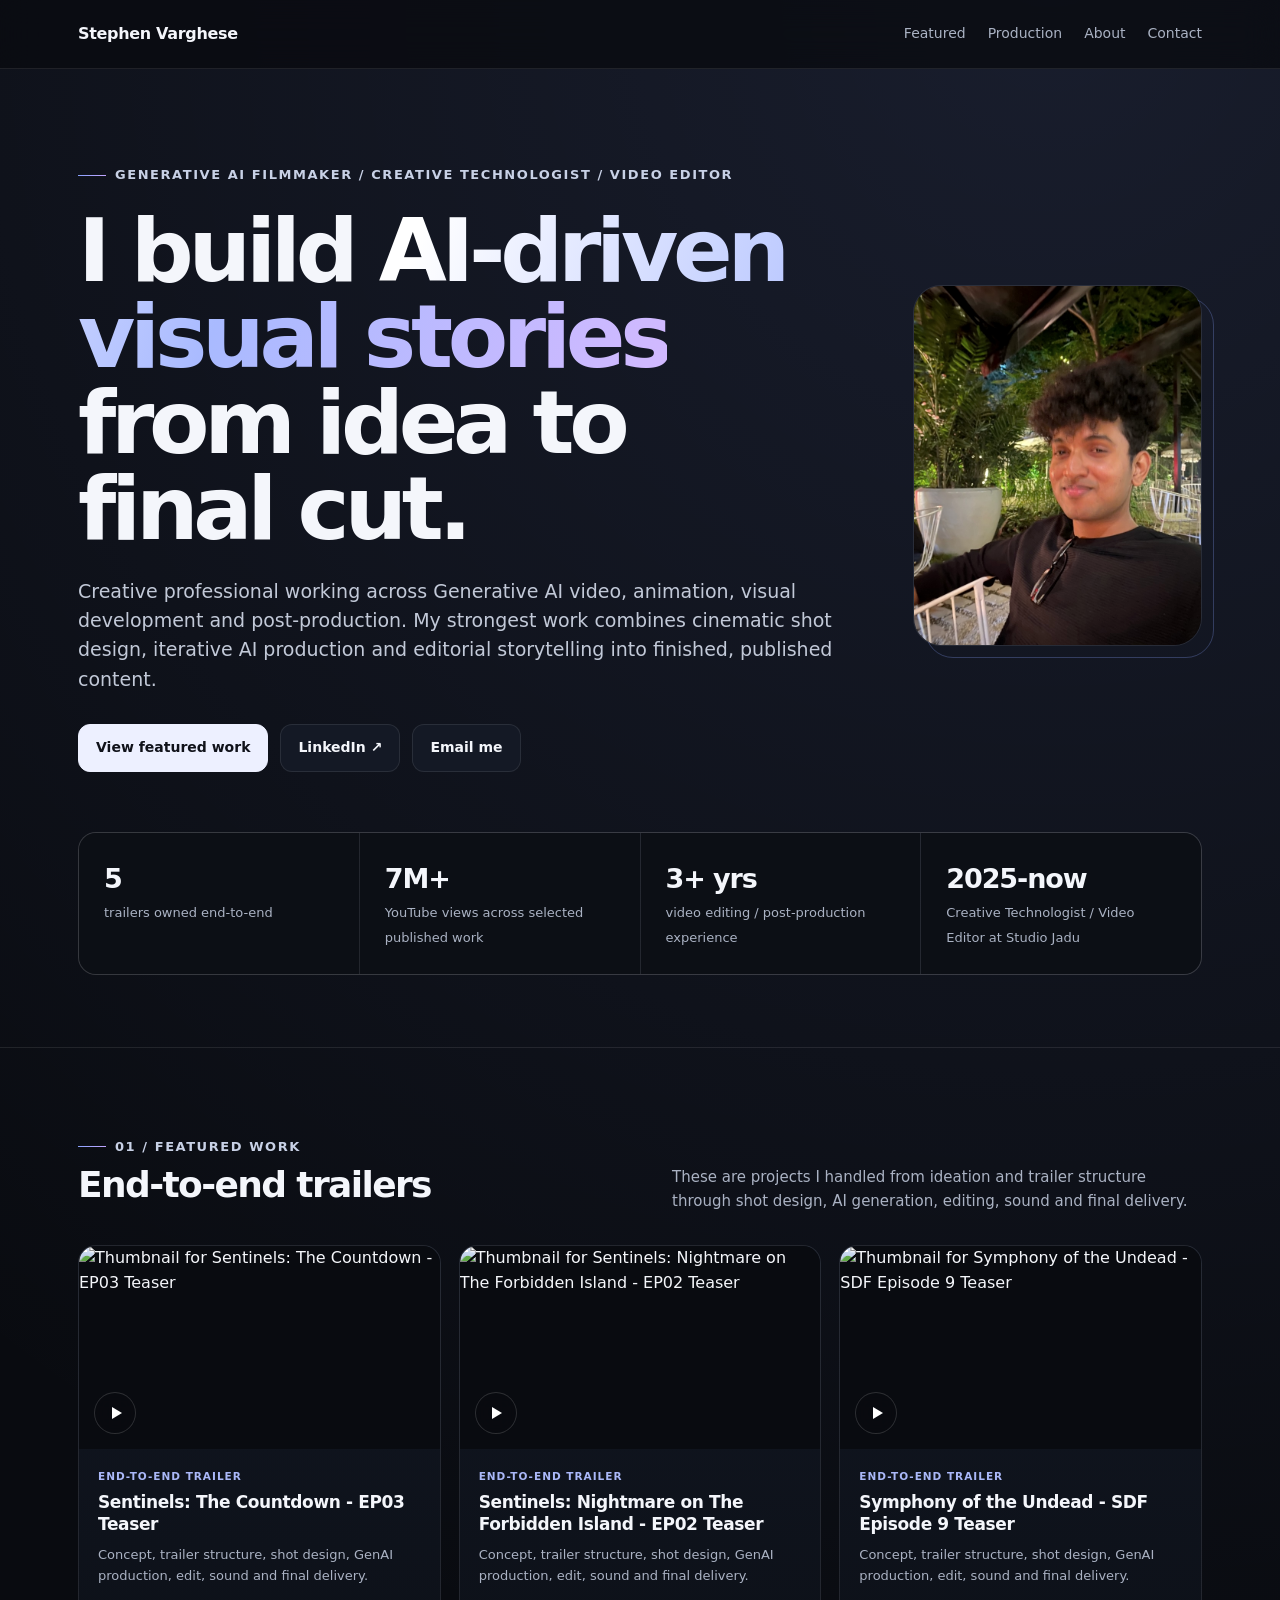
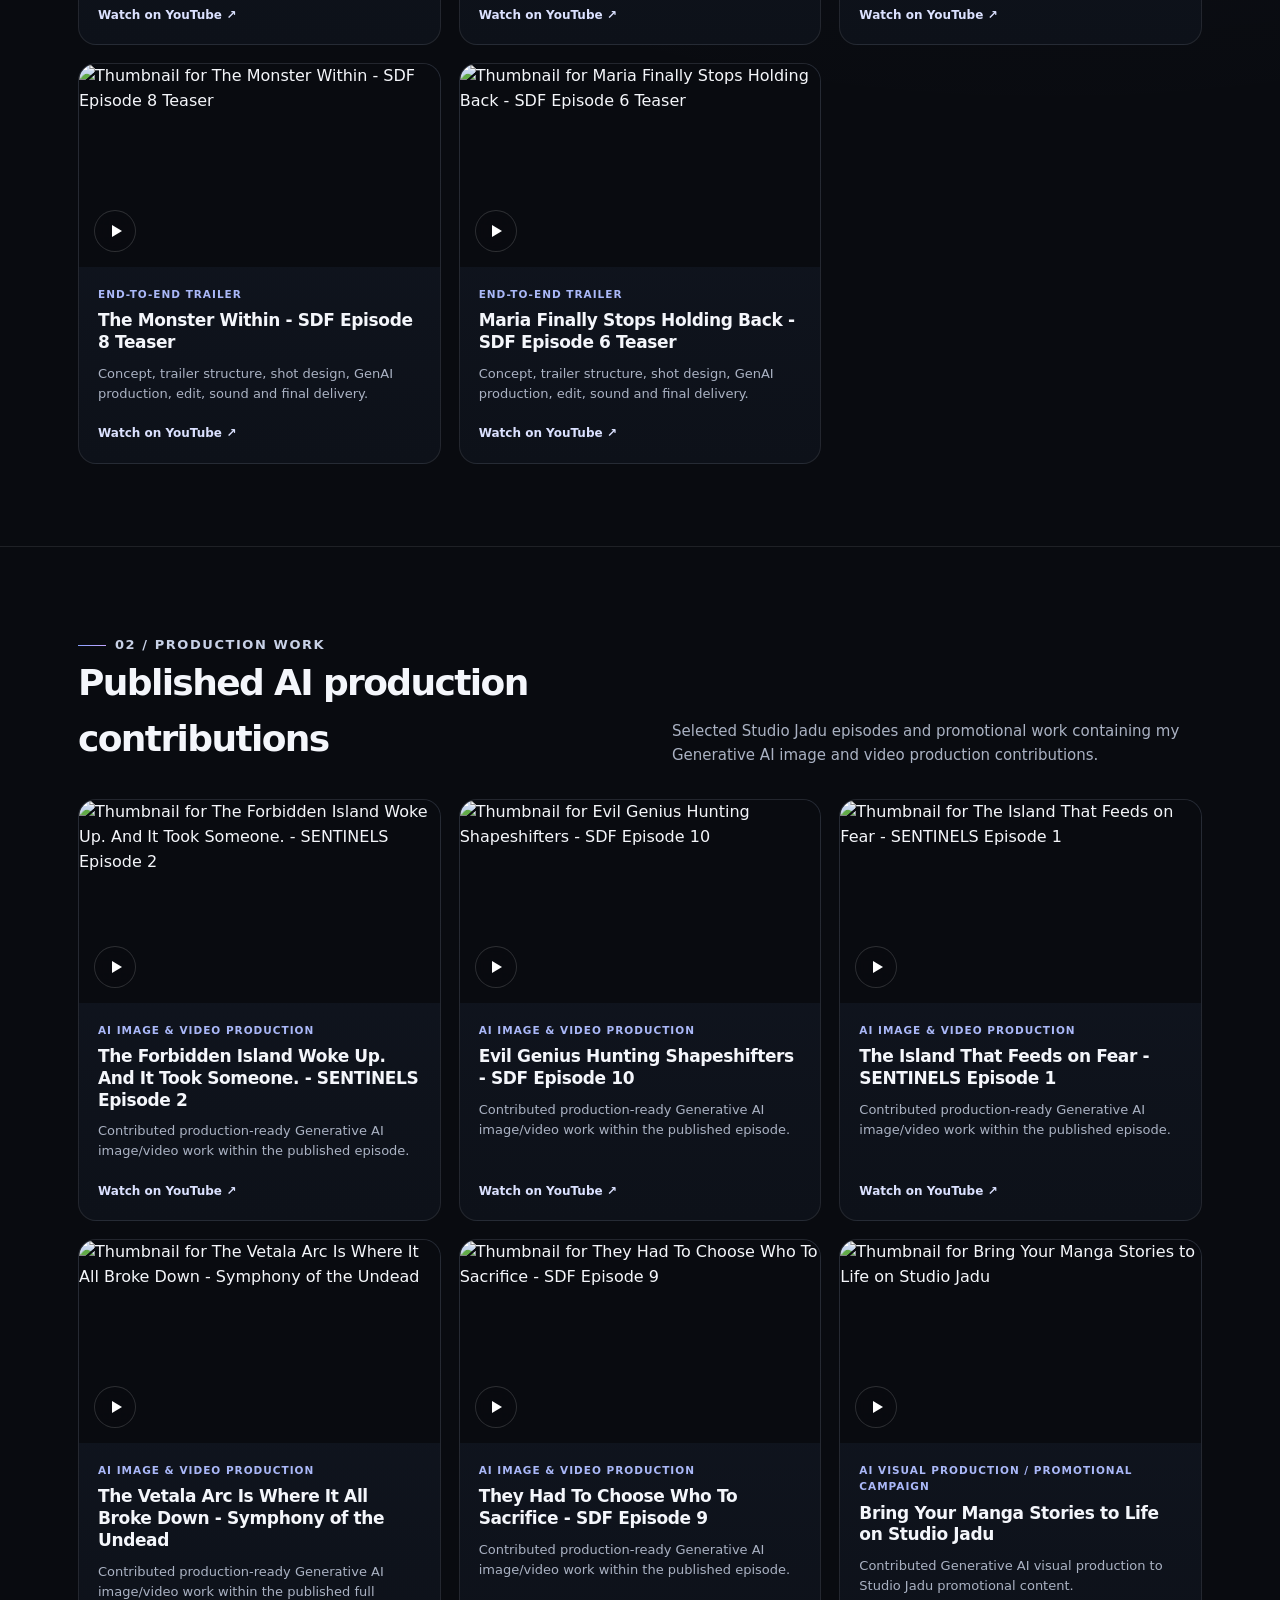
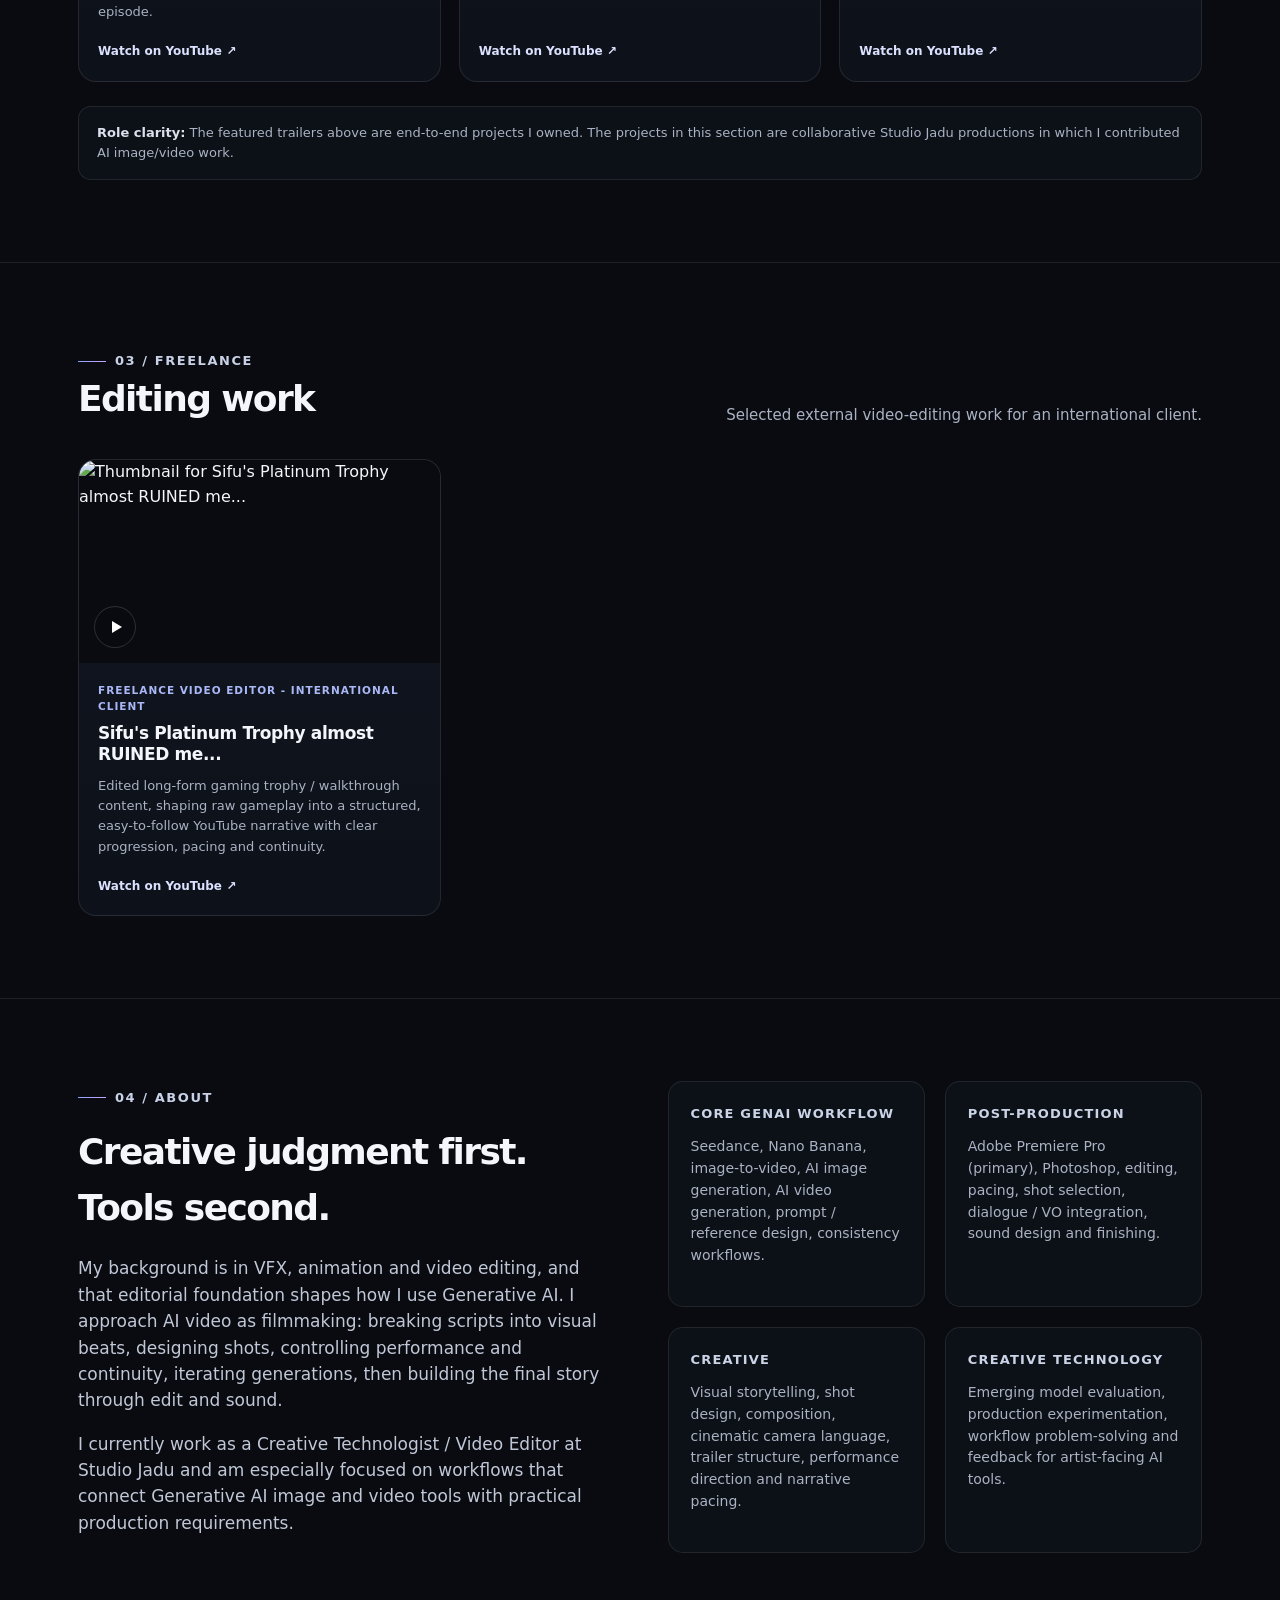
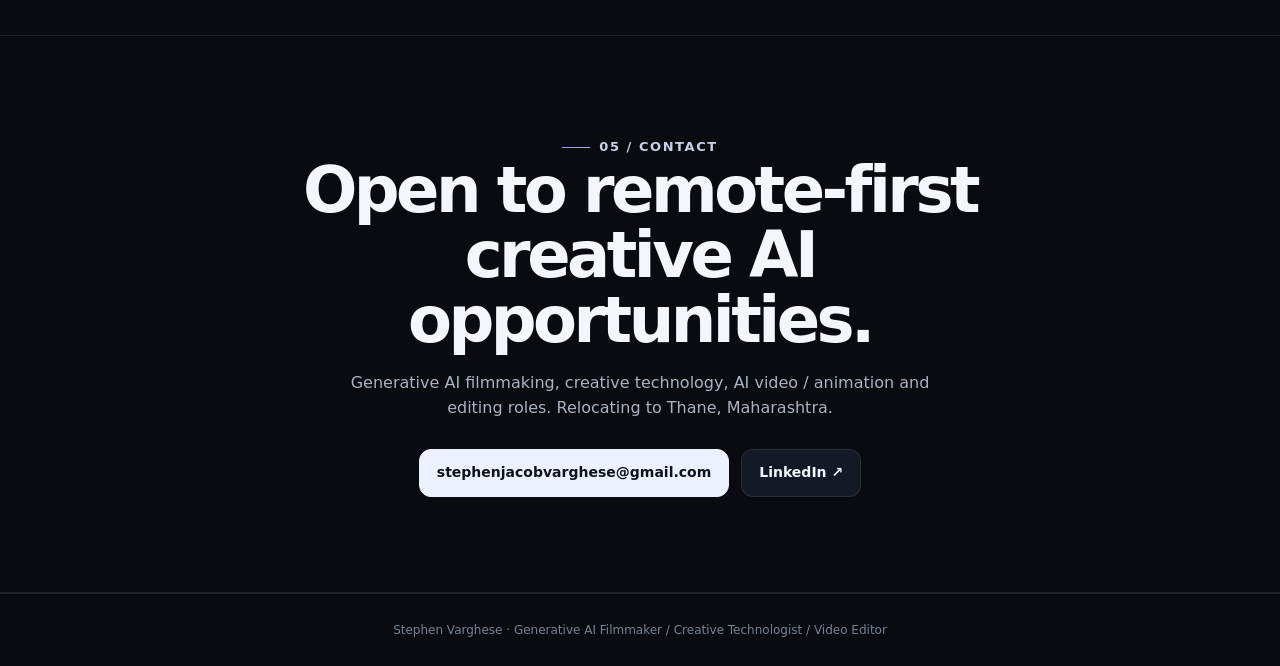
==== index.html @ e5f30237 "Add files via upload" ====
<!doctype html>
<html lang="en">
<head>
  <meta charset="utf-8">
  <meta name="viewport" content="width=device-width,initial-scale=1">
  <meta name="description" content="Stephen Varghese - Generative AI Filmmaker, Creative Technologist and Video Editor. Selected AI video, animation and editing work.">
  <meta name="theme-color" content="#090b10">
  <title>Stephen Varghese - Generative AI Filmmaker & Creative Technologist</title>
  <style>
    :root {
      --bg:#090b10; --panel:#10141c; --panel2:#151a24; --text:#f4f6fb; --muted:#aab2c3;
      --line:rgba(255,255,255,.09); --accent:#8aa2ff; --accent2:#c3a6ff; --max:1180px;
    }
    *{box-sizing:border-box}
    html{scroll-behavior:smooth}
    body{margin:0;background:radial-gradient(circle at 82% 0%,rgba(138,162,255,.12),transparent 31%),var(--bg);color:var(--text);font-family:Inter,ui-sans-serif,system-ui,-apple-system,BlinkMacSystemFont,"Segoe UI",sans-serif;line-height:1.55}
    a{color:inherit;text-decoration:none}
    .shell{max-width:var(--max);margin:auto;padding:0 28px}
    nav{position:sticky;top:0;z-index:50;background:rgba(9,11,16,.78);backdrop-filter:blur(18px);border-bottom:1px solid var(--line)}
    .nav-inner{height:68px;display:flex;align-items:center;justify-content:space-between;gap:20px}
    .brand{font-weight:750;letter-spacing:-.02em} .nav-links{display:flex;gap:22px;color:var(--muted);font-size:14px}
    .nav-links a:hover{color:var(--text)}
    .hero{padding:90px 0 72px;border-bottom:1px solid var(--line)}
    .hero-grid{display:grid;grid-template-columns:1.45fr .55fr;gap:74px;align-items:center}
    .kicker{display:inline-flex;align-items:center;gap:9px;color:#c8d1e6;font-size:13px;text-transform:uppercase;letter-spacing:.12em;font-weight:750}
    .kicker:before{content:"";width:28px;height:1px;background:linear-gradient(90deg,var(--accent),var(--accent2))}
    h1{font-size:clamp(46px,7vw,88px);line-height:.98;letter-spacing:-.06em;margin:22px 0 24px;max-width:900px}
    .gradient{background:linear-gradient(110deg,#fff 5%,#a9baff 54%,#d2b9ff 100%);-webkit-background-clip:text;background-clip:text;color:transparent}
    .lead{max-width:760px;color:#c2c9d8;font-size:19px;margin:0 0 30px}
    .cta-row{display:flex;gap:12px;flex-wrap:wrap}
    .btn{display:inline-flex;align-items:center;justify-content:center;gap:8px;padding:12px 17px;border-radius:12px;border:1px solid var(--line);background:#141925;font-weight:700;font-size:14px}
    .btn.primary{background:#edf0ff;color:#10121a;border-color:#edf0ff} .btn:hover{transform:translateY(-1px)}
    .portrait-wrap{position:relative;max-width:305px;justify-self:end}
    .portrait{display:block;width:100%;aspect-ratio:4/5;object-fit:cover;object-position:50% 38%;border-radius:28px;border:1px solid var(--line);filter:saturate(.82) contrast(1.03)}
    .portrait-wrap:after{content:"";position:absolute;inset:12px -12px -12px 12px;border:1px solid rgba(138,162,255,.28);border-radius:28px;z-index:-1}
    .stats{display:grid;grid-template-columns:repeat(4,1fr);gap:1px;background:var(--line);border:1px solid var(--line);border-radius:18px;overflow:hidden;margin-top:60px}
    .stat{padding:25px;background:#0c0f15} .stat strong{display:block;font-size:27px;letter-spacing:-.04em} .stat span{color:var(--muted);font-size:13px}
    section{padding:82px 0;border-bottom:1px solid var(--line)}
    .section-head{display:flex;justify-content:space-between;align-items:end;gap:30px;margin-bottom:32px}
    .section-head h2{font-size:36px;letter-spacing:-.045em;margin:0} .section-head p{color:var(--muted);max-width:530px;margin:0;font-size:15px}
    .grid{display:grid;grid-template-columns:repeat(3,1fr);gap:18px}
    .project-card{display:flex;flex-direction:column;background:linear-gradient(180deg,#111621,#0d1119);border:1px solid var(--line);border-radius:18px;overflow:hidden;min-height:100%;transition:.2s ease}
    .project-card:hover{transform:translateY(-4px);border-color:rgba(166,180,255,.34);box-shadow:0 18px 44px rgba(0,0,0,.22)}
    .thumb-wrap{position:relative;aspect-ratio:16/9;background:#090b10;overflow:hidden}
    .thumb-wrap img{width:100%;height:100%;object-fit:cover;display:block;transition:.28s ease;filter:saturate(.84)}
    .project-card:hover img{transform:scale(1.025);filter:saturate(1)}
    .play{position:absolute;inset:auto auto 15px 15px;width:42px;height:42px;border-radius:50%;display:grid;place-items:center;background:rgba(9,11,16,.78);backdrop-filter:blur(10px);border:1px solid rgba(255,255,255,.15)}
    .play span{width:0;height:0;border-top:6px solid transparent;border-bottom:6px solid transparent;border-left:10px solid #fff;margin-left:3px}
    .project-copy{padding:19px 19px 20px;display:flex;flex-direction:column;flex:1}
    .eyebrow{text-transform:uppercase;letter-spacing:.095em;color:#aab8f8;font-size:10.5px;font-weight:800;margin-bottom:8px}
    .project-copy h3{font-size:17px;line-height:1.28;letter-spacing:-.022em;margin:0 0 10px}
    .project-copy p{font-size:13px;color:var(--muted);margin:0 0 20px;flex:1}
    .watch{font-size:12px;font-weight:800;color:#dbe1ff}
    .about-grid{display:grid;grid-template-columns:1fr 1fr;gap:55px}
    .about-copy{color:#c0c7d6;font-size:17px} .about-copy p:first-child{margin-top:0}
    .skill-groups{display:grid;grid-template-columns:1fr 1fr;gap:20px}
    .skill-box{padding:22px;border:1px solid var(--line);border-radius:15px;background:#0c1017}
    .skill-box h3{font-size:13px;text-transform:uppercase;letter-spacing:.09em;margin:0 0 12px;color:#cbd3e7}
    .skill-box p{margin:0;color:var(--muted);font-size:14px}
    .contact{text-align:center;padding:95px 0}
    .contact h2{font-size:clamp(38px,5vw,64px);letter-spacing:-.055em;margin:0 auto 18px;max-width:760px;line-height:1.02}
    .contact p{color:var(--muted);max-width:620px;margin:0 auto 28px}
    footer{padding:27px 0;color:#788294;font-size:12px;text-align:center;border-top:1px solid var(--line)}
    .ownership-note{margin-top:24px;padding:16px 18px;border:1px solid var(--line);border-radius:13px;color:var(--muted);font-size:13px;background:#0c1017}
    @media (max-width:900px){.hero-grid{grid-template-columns:1fr;gap:42px}.portrait-wrap{justify-self:start;max-width:245px}.stats{grid-template-columns:repeat(2,1fr)}.grid{grid-template-columns:repeat(2,1fr)}.about-grid{grid-template-columns:1fr}}
    @media (max-width:620px){.shell{padding:0 18px}.nav-links a:not(:last-child){display:none}.hero{padding:62px 0 55px}.grid{grid-template-columns:1fr}.stats{grid-template-columns:1fr 1fr}.section-head{display:block}.section-head p{margin-top:10px}.skill-groups{grid-template-columns:1fr}section{padding:62px 0}}
    @media (prefers-reduced-motion:reduce){*{scroll-behavior:auto!important;transition:none!important}}
  </style>
</head>
<body>
<nav>
  <div class="shell nav-inner">
    <a class="brand" href="#top">Stephen Varghese</a>
    <div class="nav-links"><a href="#featured">Featured</a><a href="#production">Production</a><a href="#about">About</a><a href="#contact">Contact</a></div>
  </div>
</nav>
<main id="top">
  <header class="hero">
    <div class="shell">
      <div class="hero-grid">
        <div>
          <div class="kicker">Generative AI Filmmaker / Creative Technologist / Video Editor</div>
          <h1>I build <span class="gradient">AI-driven visual stories</span> from idea to final cut.</h1>
          <p class="lead">Creative professional working across Generative AI video, animation, visual development and post-production. My strongest work combines cinematic shot design, iterative AI production and editorial storytelling into finished, published content.</p>
          <div class="cta-row">
            <a class="btn primary" href="#featured">View featured work</a>
            <a class="btn" href="https://www.linkedin.com/in/stephen-varghese-818783394/" target="_blank" rel="noopener noreferrer">LinkedIn ↗</a>
            <a class="btn" href="mailto:stephenjacobvarghese@gmail.com">Email me</a>
          </div>
        </div>
        <div class="portrait-wrap"><img class="portrait" src="[data-uri]" alt="Portrait of Stephen Varghese"></div>
      </div>
      <div class="stats">
        <div class="stat"><strong>5</strong><span>trailers owned end-to-end</span></div>
        <div class="stat"><strong>7M+</strong><span>YouTube views across selected published work</span></div>
        <div class="stat"><strong>3+ yrs</strong><span>video editing / post-production experience</span></div>
        <div class="stat"><strong>2025-now</strong><span>Creative Technologist / Video Editor at Studio Jadu</span></div>
      </div>
    </div>
  </header>

  <section id="featured">
    <div class="shell">
      <div class="section-head"><div><div class="kicker">01 / Featured work</div><h2>End-to-end trailers</h2></div><p>These are projects I handled from ideation and trailer structure through shot design, AI generation, editing, sound and final delivery.</p></div>
      <div class="grid">
        <a class="project-card featured-card" href="https://www.youtube.com/watch?v=0bn8ilzwNDU" target="_blank" rel="noopener noreferrer" aria-label="Watch Sentinels: The Countdown - EP03 Teaser on YouTube">
          <div class="thumb-wrap">
            <img loading="lazy" src="https://img.youtube.com/vi/0bn8ilzwNDU/maxresdefault.jpg" alt="Thumbnail for Sentinels: The Countdown - EP03 Teaser">
            <div class="play"><span></span></div>
          </div>
          <div class="project-copy">
            <div class="eyebrow">End-to-end trailer</div>
            <h3>Sentinels: The Countdown - EP03 Teaser</h3>
            <p>Concept, trailer structure, shot design, GenAI production, edit, sound and final delivery.</p>
            <div class="watch">Watch on YouTube <span aria-hidden="true">↗</span></div>
          </div>
        </a>
        <a class="project-card featured-card" href="https://www.youtube.com/watch?v=F0Y39Sl6xwI" target="_blank" rel="noopener noreferrer" aria-label="Watch Sentinels: Nightmare on The Forbidden Island - EP02 Teaser on YouTube">
          <div class="thumb-wrap">
            <img loading="lazy" src="https://img.youtube.com/vi/F0Y39Sl6xwI/maxresdefault.jpg" alt="Thumbnail for Sentinels: Nightmare on The Forbidden Island - EP02 Teaser">
            <div class="play"><span></span></div>
          </div>
          <div class="project-copy">
            <div class="eyebrow">End-to-end trailer</div>
            <h3>Sentinels: Nightmare on The Forbidden Island - EP02 Teaser</h3>
            <p>Concept, trailer structure, shot design, GenAI production, edit, sound and final delivery.</p>
            <div class="watch">Watch on YouTube <span aria-hidden="true">↗</span></div>
          </div>
        </a>
        <a class="project-card featured-card" href="https://www.youtube.com/watch?v=vpUEfMJa-Jw" target="_blank" rel="noopener noreferrer" aria-label="Watch Symphony of the Undead - SDF Episode 9 Teaser on YouTube">
          <div class="thumb-wrap">
            <img loading="lazy" src="https://img.youtube.com/vi/vpUEfMJa-Jw/maxresdefault.jpg" alt="Thumbnail for Symphony of the Undead - SDF Episode 9 Teaser">
            <div class="play"><span></span></div>
          </div>
          <div class="project-copy">
            <div class="eyebrow">End-to-end trailer</div>
            <h3>Symphony of the Undead - SDF Episode 9 Teaser</h3>
            <p>Concept, trailer structure, shot design, GenAI production, edit, sound and final delivery.</p>
            <div class="watch">Watch on YouTube <span aria-hidden="true">↗</span></div>
          </div>
        </a>
        <a class="project-card featured-card" href="https://www.youtube.com/watch?v=s1Os-CSye7A" target="_blank" rel="noopener noreferrer" aria-label="Watch The Monster Within - SDF Episode 8 Teaser on YouTube">
          <div class="thumb-wrap">
            <img loading="lazy" src="https://img.youtube.com/vi/s1Os-CSye7A/maxresdefault.jpg" alt="Thumbnail for The Monster Within - SDF Episode 8 Teaser">
            <div class="play"><span></span></div>
          </div>
          <div class="project-copy">
            <div class="eyebrow">End-to-end trailer</div>
            <h3>The Monster Within - SDF Episode 8 Teaser</h3>
            <p>Concept, trailer structure, shot design, GenAI production, edit, sound and final delivery.</p>
            <div class="watch">Watch on YouTube <span aria-hidden="true">↗</span></div>
          </div>
        </a>
        <a class="project-card featured-card" href="https://www.youtube.com/watch?v=xQh-Oqi5ixc" target="_blank" rel="noopener noreferrer" aria-label="Watch Maria Finally Stops Holding Back - SDF Episode 6 Teaser on YouTube">
          <div class="thumb-wrap">
            <img loading="lazy" src="https://img.youtube.com/vi/xQh-Oqi5ixc/maxresdefault.jpg" alt="Thumbnail for Maria Finally Stops Holding Back - SDF Episode 6 Teaser">
            <div class="play"><span></span></div>
          </div>
          <div class="project-copy">
            <div class="eyebrow">End-to-end trailer</div>
            <h3>Maria Finally Stops Holding Back - SDF Episode 6 Teaser</h3>
            <p>Concept, trailer structure, shot design, GenAI production, edit, sound and final delivery.</p>
            <div class="watch">Watch on YouTube <span aria-hidden="true">↗</span></div>
          </div>
        </a></div>
    </div>
  </section>

  <section id="production">
    <div class="shell">
      <div class="section-head"><div><div class="kicker">02 / Production work</div><h2>Published AI production contributions</h2></div><p>Selected Studio Jadu episodes and promotional work containing my Generative AI image and video production contributions.</p></div>
      <div class="grid">
        <a class="project-card" href="https://www.youtube.com/watch?v=oC6MKI1TxZk" target="_blank" rel="noopener noreferrer" aria-label="Watch The Forbidden Island Woke Up. And It Took Someone. - SENTINELS Episode 2 on YouTube">
          <div class="thumb-wrap">
            <img loading="lazy" src="https://img.youtube.com/vi/oC6MKI1TxZk/maxresdefault.jpg" alt="Thumbnail for The Forbidden Island Woke Up. And It Took Someone. - SENTINELS Episode 2">
            <div class="play"><span></span></div>
          </div>
          <div class="project-copy">
            <div class="eyebrow">AI image &amp; video production</div>
            <h3>The Forbidden Island Woke Up. And It Took Someone. - SENTINELS Episode 2</h3>
            <p>Contributed production-ready Generative AI image/video work within the published episode.</p>
            <div class="watch">Watch on YouTube <span aria-hidden="true">↗</span></div>
          </div>
        </a>
        <a class="project-card" href="https://www.youtube.com/watch?v=9TEmKSTmST8" target="_blank" rel="noopener noreferrer" aria-label="Watch Evil Genius Hunting Shapeshifters - SDF Episode 10 on YouTube">
          <div class="thumb-wrap">
            <img loading="lazy" src="https://img.youtube.com/vi/9TEmKSTmST8/maxresdefault.jpg" alt="Thumbnail for Evil Genius Hunting Shapeshifters - SDF Episode 10">
            <div class="play"><span></span></div>
          </div>
          <div class="project-copy">
            <div class="eyebrow">AI image &amp; video production</div>
            <h3>Evil Genius Hunting Shapeshifters - SDF Episode 10</h3>
            <p>Contributed production-ready Generative AI image/video work within the published episode.</p>
            <div class="watch">Watch on YouTube <span aria-hidden="true">↗</span></div>
          </div>
        </a>
        <a class="project-card" href="https://www.youtube.com/watch?v=8n_b-lIxsxQ" target="_blank" rel="noopener noreferrer" aria-label="Watch The Island That Feeds on Fear - SENTINELS Episode 1 on YouTube">
          <div class="thumb-wrap">
            <img loading="lazy" src="https://img.youtube.com/vi/8n_b-lIxsxQ/maxresdefault.jpg" alt="Thumbnail for The Island That Feeds on Fear - SENTINELS Episode 1">
            <div class="play"><span></span></div>
          </div>
          <div class="project-copy">
            <div class="eyebrow">AI image &amp; video production</div>
            <h3>The Island That Feeds on Fear - SENTINELS Episode 1</h3>
            <p>Contributed production-ready Generative AI image/video work within the published episode.</p>
            <div class="watch">Watch on YouTube <span aria-hidden="true">↗</span></div>
          </div>
        </a>
        <a class="project-card" href="https://www.youtube.com/watch?v=-7Vn0NwpSqY" target="_blank" rel="noopener noreferrer" aria-label="Watch The Vetala Arc Is Where It All Broke Down - Symphony of the Undead on YouTube">
          <div class="thumb-wrap">
            <img loading="lazy" src="https://img.youtube.com/vi/-7Vn0NwpSqY/maxresdefault.jpg" alt="Thumbnail for The Vetala Arc Is Where It All Broke Down - Symphony of the Undead">
            <div class="play"><span></span></div>
          </div>
          <div class="project-copy">
            <div class="eyebrow">AI image &amp; video production</div>
            <h3>The Vetala Arc Is Where It All Broke Down - Symphony of the Undead</h3>
            <p>Contributed production-ready Generative AI image/video work within the published full episode.</p>
            <div class="watch">Watch on YouTube <span aria-hidden="true">↗</span></div>
          </div>
        </a>
        <a class="project-card" href="https://www.youtube.com/watch?v=uUc0xXScQhg" target="_blank" rel="noopener noreferrer" aria-label="Watch They Had To Choose Who To Sacrifice - SDF Episode 9 on YouTube">
          <div class="thumb-wrap">
            <img loading="lazy" src="https://img.youtube.com/vi/uUc0xXScQhg/maxresdefault.jpg" alt="Thumbnail for They Had To Choose Who To Sacrifice - SDF Episode 9">
            <div class="play"><span></span></div>
          </div>
          <div class="project-copy">
            <div class="eyebrow">AI image &amp; video production</div>
            <h3>They Had To Choose Who To Sacrifice - SDF Episode 9</h3>
            <p>Contributed production-ready Generative AI image/video work within the published episode.</p>
            <div class="watch">Watch on YouTube <span aria-hidden="true">↗</span></div>
          </div>
        </a>
        <a class="project-card" href="https://www.youtube.com/watch?v=bC9ue1CBMQU" target="_blank" rel="noopener noreferrer" aria-label="Watch Bring Your Manga Stories to Life on Studio Jadu on YouTube">
          <div class="thumb-wrap">
            <img loading="lazy" src="https://img.youtube.com/vi/bC9ue1CBMQU/maxresdefault.jpg" alt="Thumbnail for Bring Your Manga Stories to Life on Studio Jadu">
            <div class="play"><span></span></div>
          </div>
          <div class="project-copy">
            <div class="eyebrow">AI visual production / promotional campaign</div>
            <h3>Bring Your Manga Stories to Life on Studio Jadu</h3>
            <p>Contributed Generative AI visual production to Studio Jadu promotional content.</p>
            <div class="watch">Watch on YouTube <span aria-hidden="true">↗</span></div>
          </div>
        </a></div>
      <div class="ownership-note"><strong style="color:#dbe1ec">Role clarity:</strong> The featured trailers above are end-to-end projects I owned. The projects in this section are collaborative Studio Jadu productions in which I contributed AI image/video work.</div>
    </div>
  </section>

  <section id="freelance">
    <div class="shell">
      <div class="section-head"><div><div class="kicker">03 / Freelance</div><h2>Editing work</h2></div><p>Selected external video-editing work for an international client.</p></div>
      <div class="grid">
        <a class="project-card" href="https://www.youtube.com/watch?v=DOOsjbe5qlA" target="_blank" rel="noopener noreferrer" aria-label="Watch Sifu&#x27;s Platinum Trophy almost RUINED me... on YouTube">
          <div class="thumb-wrap">
            <img loading="lazy" src="https://img.youtube.com/vi/DOOsjbe5qlA/maxresdefault.jpg" alt="Thumbnail for Sifu&#x27;s Platinum Trophy almost RUINED me...">
            <div class="play"><span></span></div>
          </div>
          <div class="project-copy">
            <div class="eyebrow">Freelance video editor - International client</div>
            <h3>Sifu&#x27;s Platinum Trophy almost RUINED me...</h3>
            <p>Edited long-form gaming trophy / walkthrough content, shaping raw gameplay into a structured, easy-to-follow YouTube narrative with clear progression, pacing and continuity.</p>
            <div class="watch">Watch on YouTube <span aria-hidden="true">↗</span></div>
          </div>
        </a></div>
    </div>
  </section>

  <section id="about">
    <div class="shell about-grid">
      <div>
        <div class="kicker">04 / About</div>
        <h2 style="font-size:36px;letter-spacing:-.045em;margin:16px 0 20px">Creative judgment first. Tools second.</h2>
        <div class="about-copy"><p>My background is in VFX, animation and video editing, and that editorial foundation shapes how I use Generative AI. I approach AI video as filmmaking: breaking scripts into visual beats, designing shots, controlling performance and continuity, iterating generations, then building the final story through edit and sound.</p><p>I currently work as a Creative Technologist / Video Editor at Studio Jadu and am especially focused on workflows that connect Generative AI image and video tools with practical production requirements.</p></div>
      </div>
      <div class="skill-groups">
        <div class="skill-box"><h3>Core GenAI workflow</h3><p>Seedance, Nano Banana, image-to-video, AI image generation, AI video generation, prompt / reference design, consistency workflows.</p></div>
        <div class="skill-box"><h3>Post-production</h3><p>Adobe Premiere Pro (primary), Photoshop, editing, pacing, shot selection, dialogue / VO integration, sound design and finishing.</p></div>
        <div class="skill-box"><h3>Creative</h3><p>Visual storytelling, shot design, composition, cinematic camera language, trailer structure, performance direction and narrative pacing.</p></div>
        <div class="skill-box"><h3>Creative technology</h3><p>Emerging model evaluation, production experimentation, workflow problem-solving and feedback for artist-facing AI tools.</p></div>
      </div>
    </div>
  </section>

  <section id="contact" class="contact">
    <div class="shell">
      <div class="kicker">05 / Contact</div>
      <h2>Open to remote-first creative AI opportunities.</h2>
      <p>Generative AI filmmaking, creative technology, AI video / animation and editing roles. Relocating to Thane, Maharashtra.</p>
      <div class="cta-row" style="justify-content:center">
        <a class="btn primary" href="mailto:stephenjacobvarghese@gmail.com">stephenjacobvarghese@gmail.com</a>
        <a class="btn" href="https://www.linkedin.com/in/stephen-varghese-818783394/" target="_blank" rel="noopener noreferrer">LinkedIn ↗</a>
      </div>
    </div>
  </section>
</main>
<footer><div class="shell">Stephen Varghese · Generative AI Filmmaker / Creative Technologist / Video Editor</div></footer>
</body>
</html>
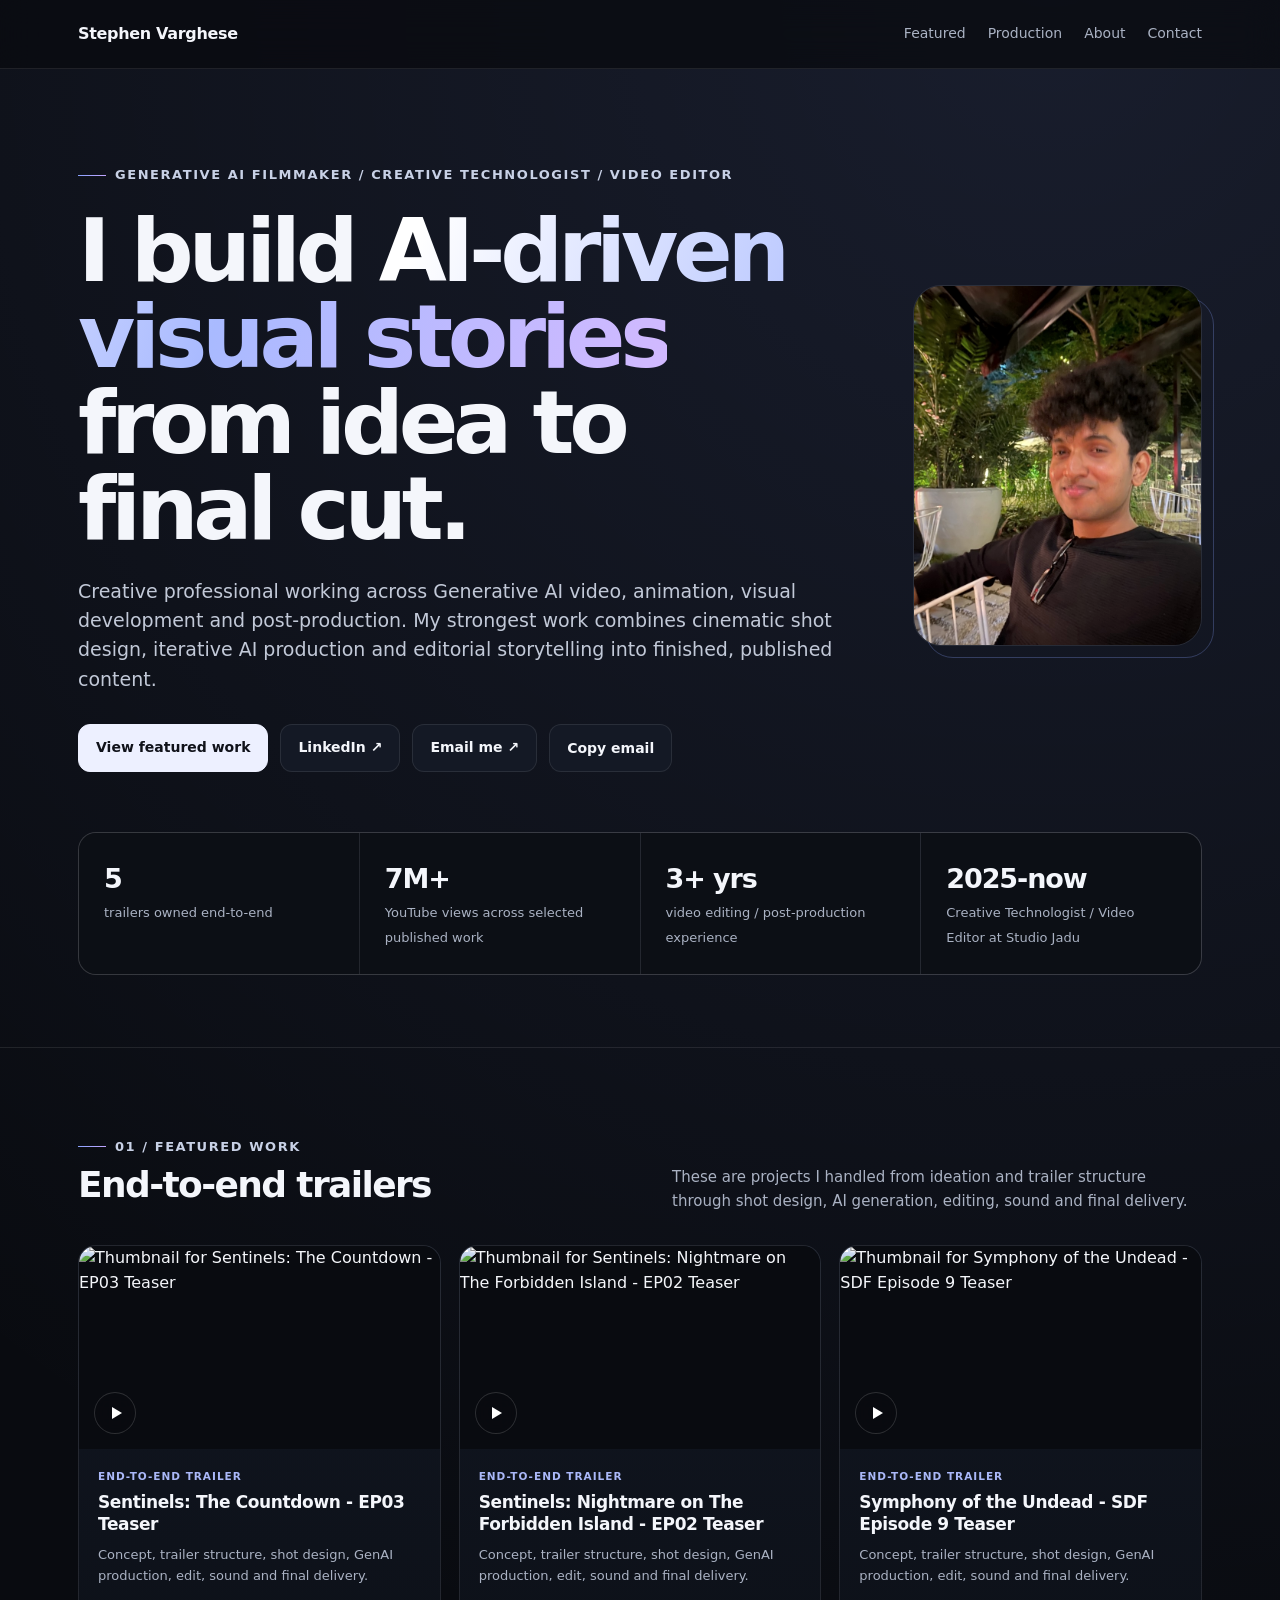
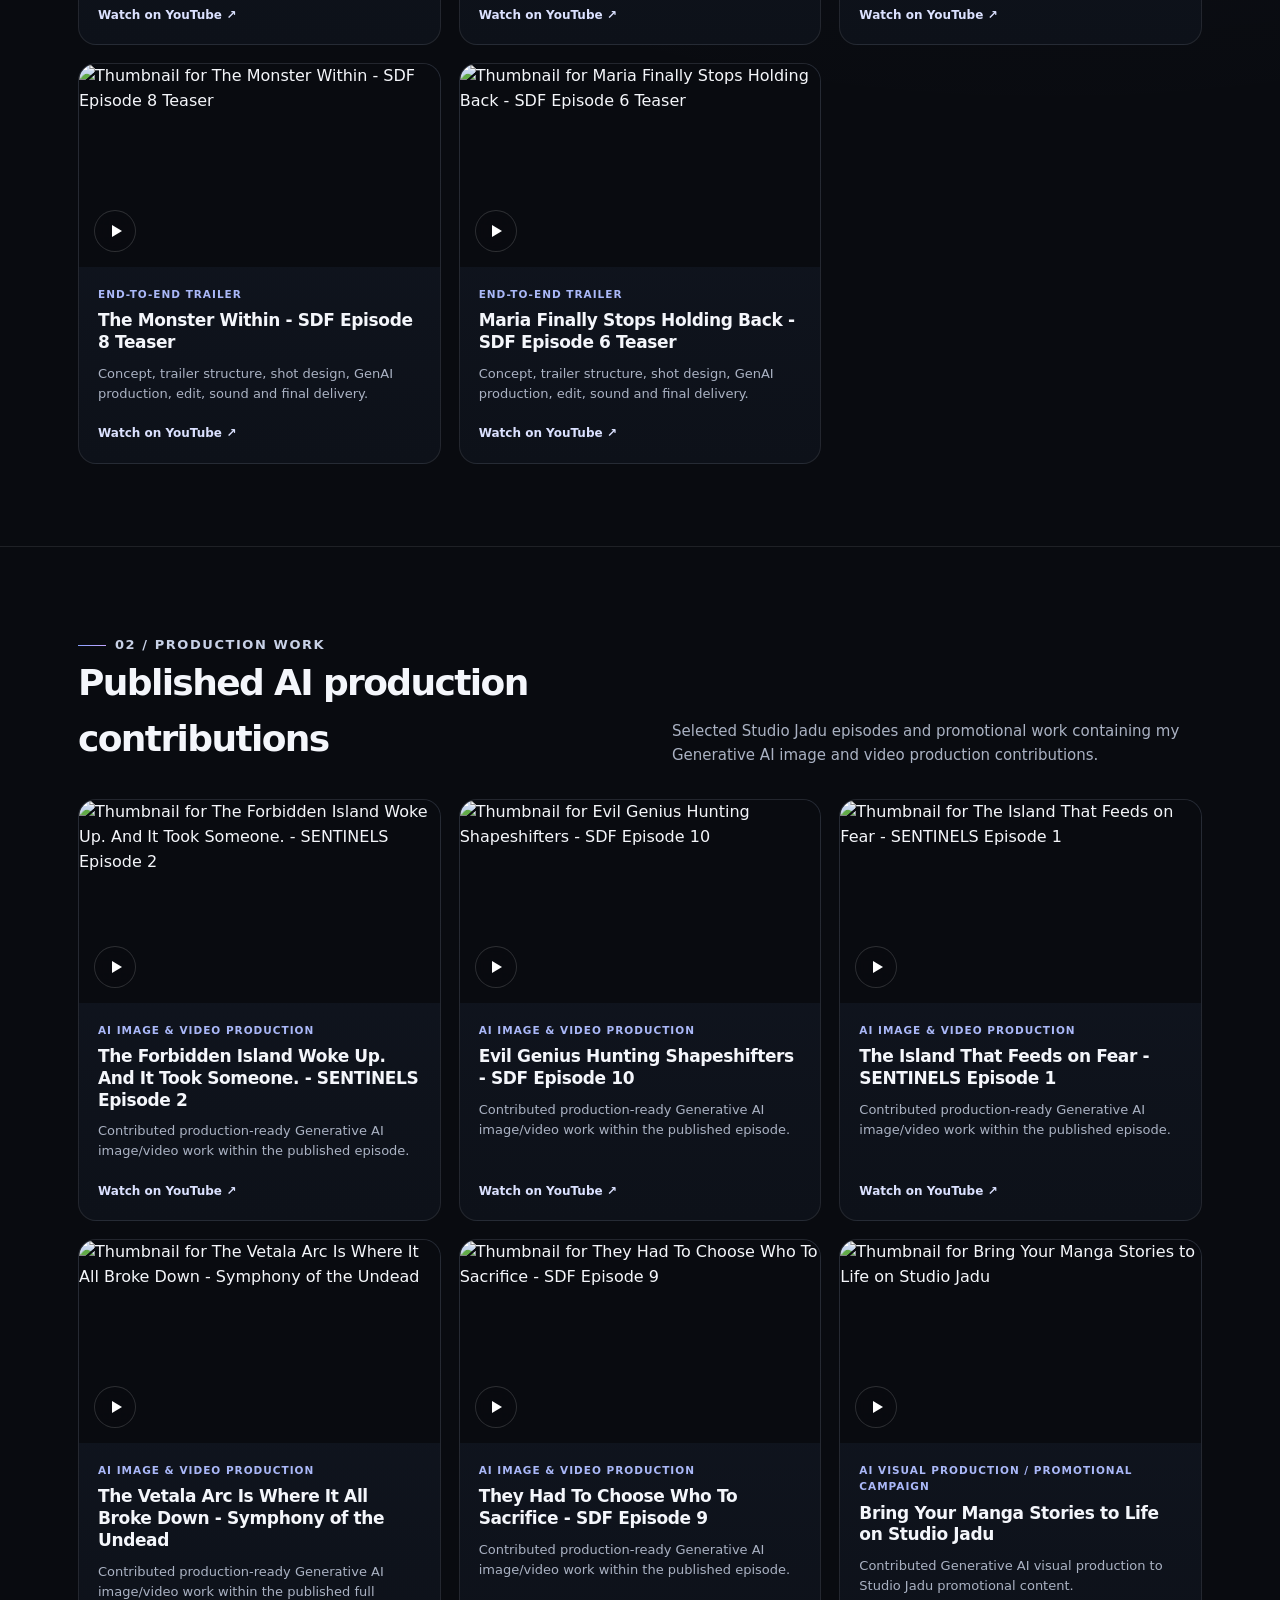
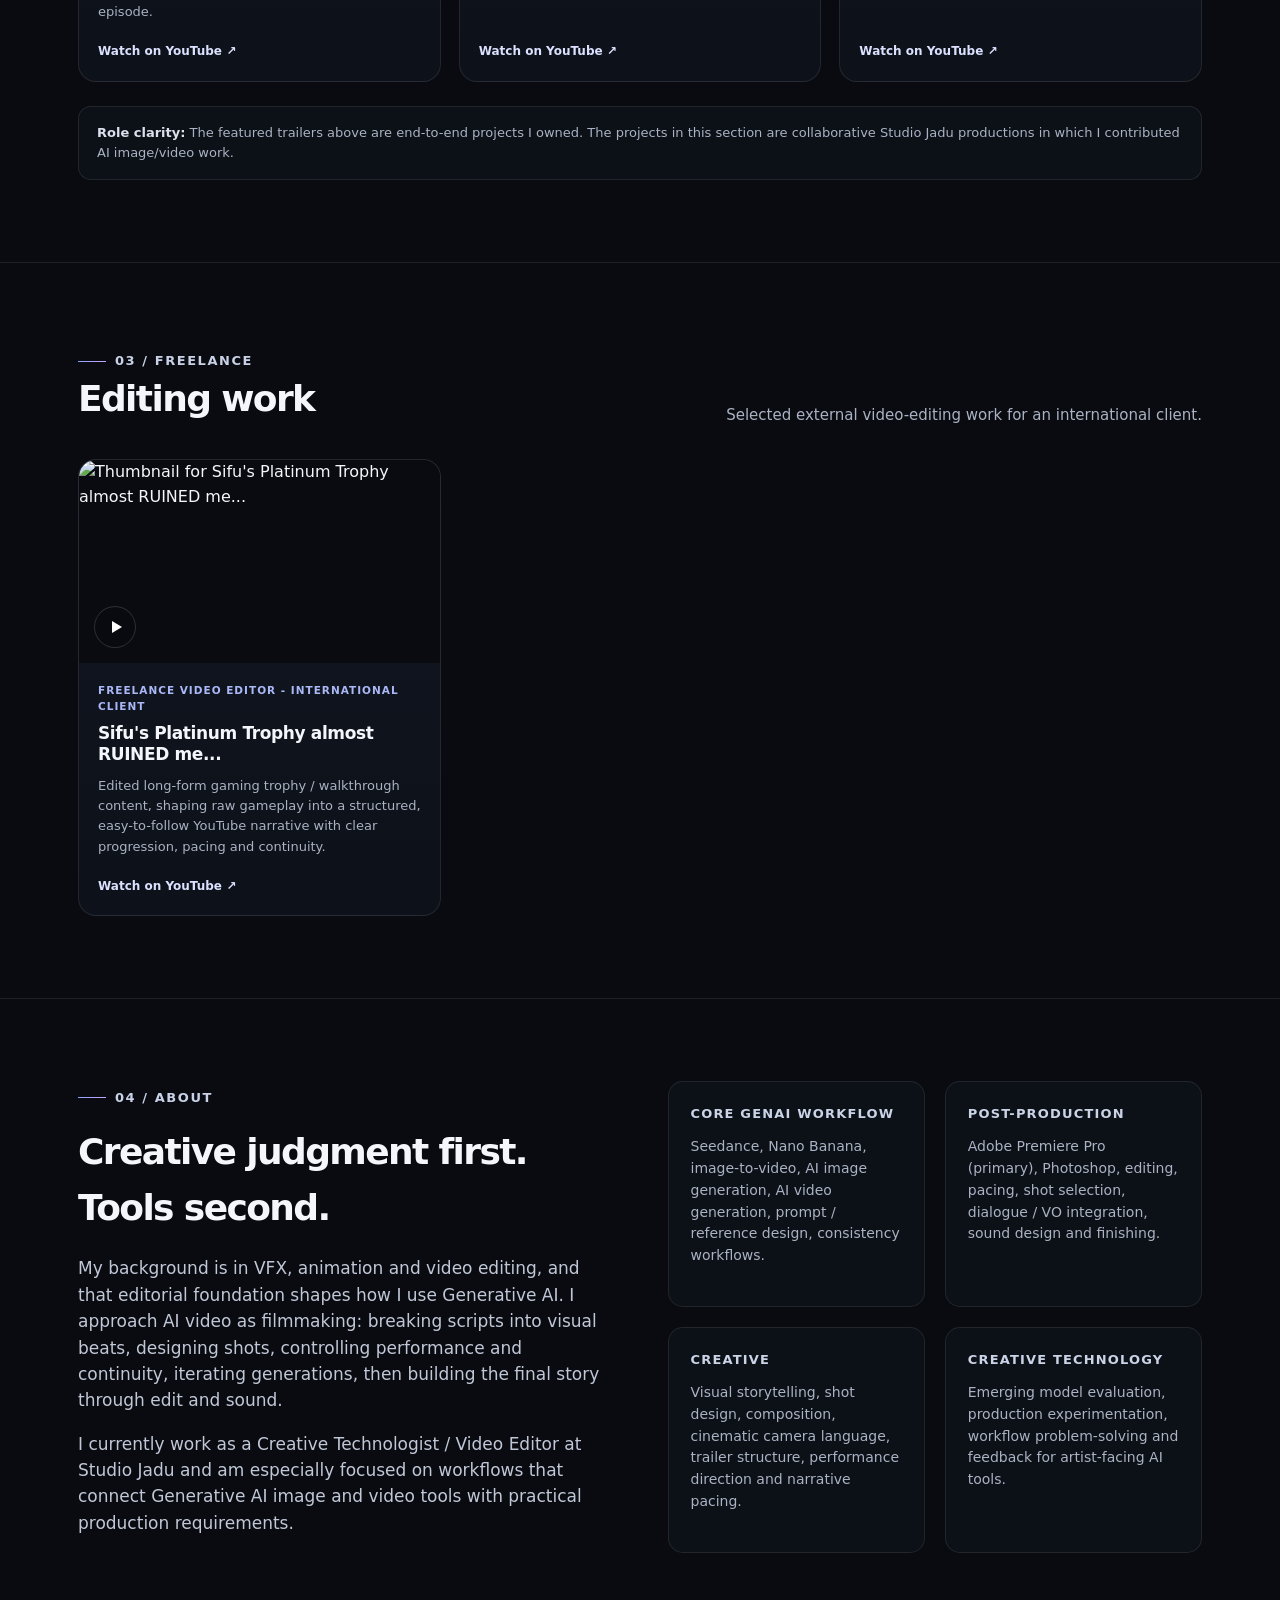
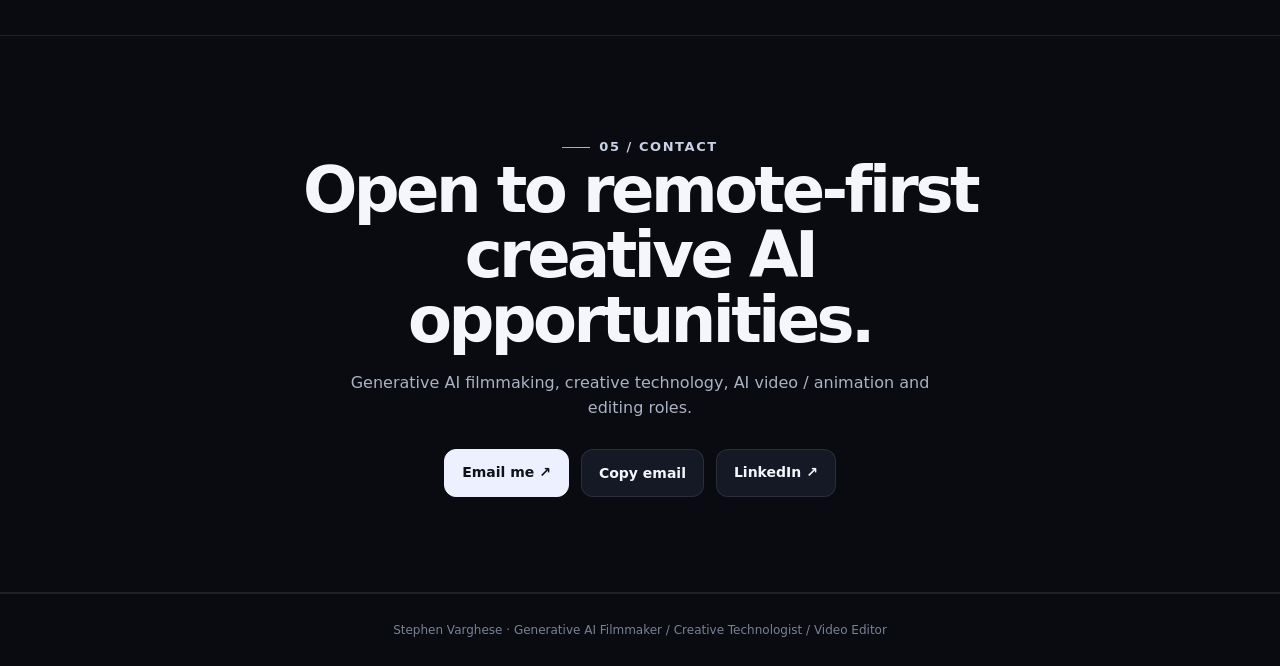
==== commit 9b86878d: "Add files via upload" ====
--- a/index.html
+++ b/index.html
@@ -28,7 +28,7 @@
     .gradient{background:linear-gradient(110deg,#fff 5%,#a9baff 54%,#d2b9ff 100%);-webkit-background-clip:text;background-clip:text;color:transparent}
     .lead{max-width:760px;color:#c2c9d8;font-size:19px;margin:0 0 30px}
     .cta-row{display:flex;gap:12px;flex-wrap:wrap}
-    .btn{display:inline-flex;align-items:center;justify-content:center;gap:8px;padding:12px 17px;border-radius:12px;border:1px solid var(--line);background:#141925;font-weight:700;font-size:14px}
+    .btn{display:inline-flex;align-items:center;justify-content:center;gap:8px;padding:12px 17px;border-radius:12px;border:1px solid var(--line);background:#141925;font-weight:700;font-size:14px;font-family:inherit;color:inherit;cursor:pointer}
     .btn.primary{background:#edf0ff;color:#10121a;border-color:#edf0ff} .btn:hover{transform:translateY(-1px)}
     .portrait-wrap{position:relative;max-width:305px;justify-self:end}
     .portrait{display:block;width:100%;aspect-ratio:4/5;object-fit:cover;object-position:50% 38%;border-radius:28px;border:1px solid var(--line);filter:saturate(.82) contrast(1.03)}
@@ -85,7 +85,8 @@
           <div class="cta-row">
             <a class="btn primary" href="#featured">View featured work</a>
             <a class="btn" href="https://www.linkedin.com/in/stephen-varghese-818783394/" target="_blank" rel="noopener noreferrer">LinkedIn ↗</a>
-            <a class="btn" href="mailto:stephenjacobvarghese@gmail.com">Email me</a>
+            <a class="btn" href="https://mail.google.com/mail/?view=cm&fs=1&to=stephenjacobvarghese@gmail.com" target="_blank" rel="noopener noreferrer">Email me ↗</a>
+            <button class="btn" type="button" onclick="copyEmail(this)">Copy email</button>
           </div>
         </div>
         <div class="portrait-wrap"><img class="portrait" src="[data-uri]" alt="Portrait of Stephen Varghese"></div>
@@ -285,14 +286,38 @@
     <div class="shell">
       <div class="kicker">05 / Contact</div>
       <h2>Open to remote-first creative AI opportunities.</h2>
-      <p>Generative AI filmmaking, creative technology, AI video / animation and editing roles. Relocating to Thane, Maharashtra.</p>
+      <p>Generative AI filmmaking, creative technology, AI video / animation and editing roles.</p>
       <div class="cta-row" style="justify-content:center">
-        <a class="btn primary" href="mailto:stephenjacobvarghese@gmail.com">stephenjacobvarghese@gmail.com</a>
+        <a class="btn primary" href="https://mail.google.com/mail/?view=cm&fs=1&to=stephenjacobvarghese@gmail.com" target="_blank" rel="noopener noreferrer">Email me ↗</a>
+        <button class="btn" type="button" onclick="copyEmail(this)">Copy email</button>
         <a class="btn" href="https://www.linkedin.com/in/stephen-varghese-818783394/" target="_blank" rel="noopener noreferrer">LinkedIn ↗</a>
       </div>
     </div>
   </section>
 </main>
 <footer><div class="shell">Stephen Varghese · Generative AI Filmmaker / Creative Technologist / Video Editor</div></footer>
+
+<script>
+  async function copyEmail(button) {
+    const email = 'stephenjacobvarghese@gmail.com';
+    const original = button.textContent;
+    try {
+      await navigator.clipboard.writeText(email);
+      button.textContent = 'Copied ✓';
+    } catch (err) {
+      const textarea = document.createElement('textarea');
+      textarea.value = email;
+      textarea.setAttribute('readonly', '');
+      textarea.style.position = 'fixed';
+      textarea.style.opacity = '0';
+      document.body.appendChild(textarea);
+      textarea.select();
+      document.execCommand('copy');
+      document.body.removeChild(textarea);
+      button.textContent = 'Copied ✓';
+    }
+    setTimeout(() => { button.textContent = original; }, 1600);
+  }
+</script>
 </body>
 </html>
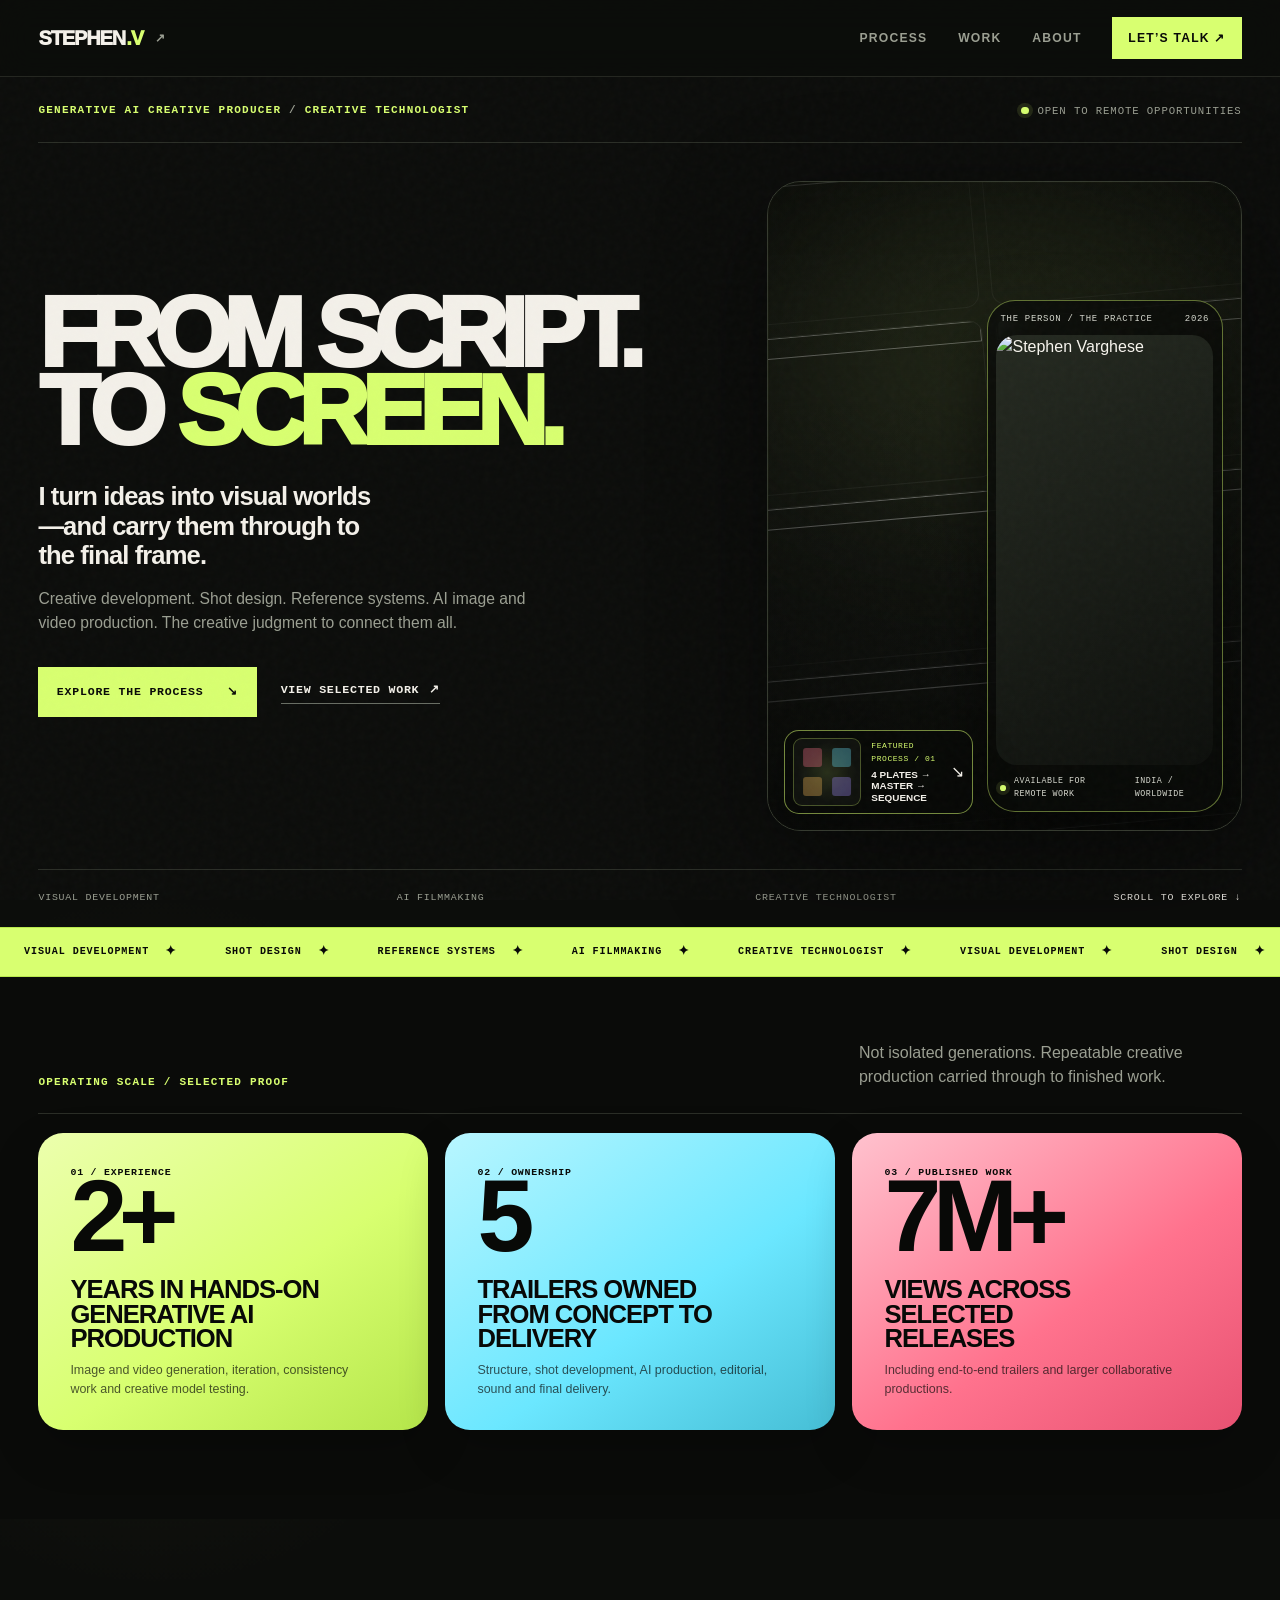
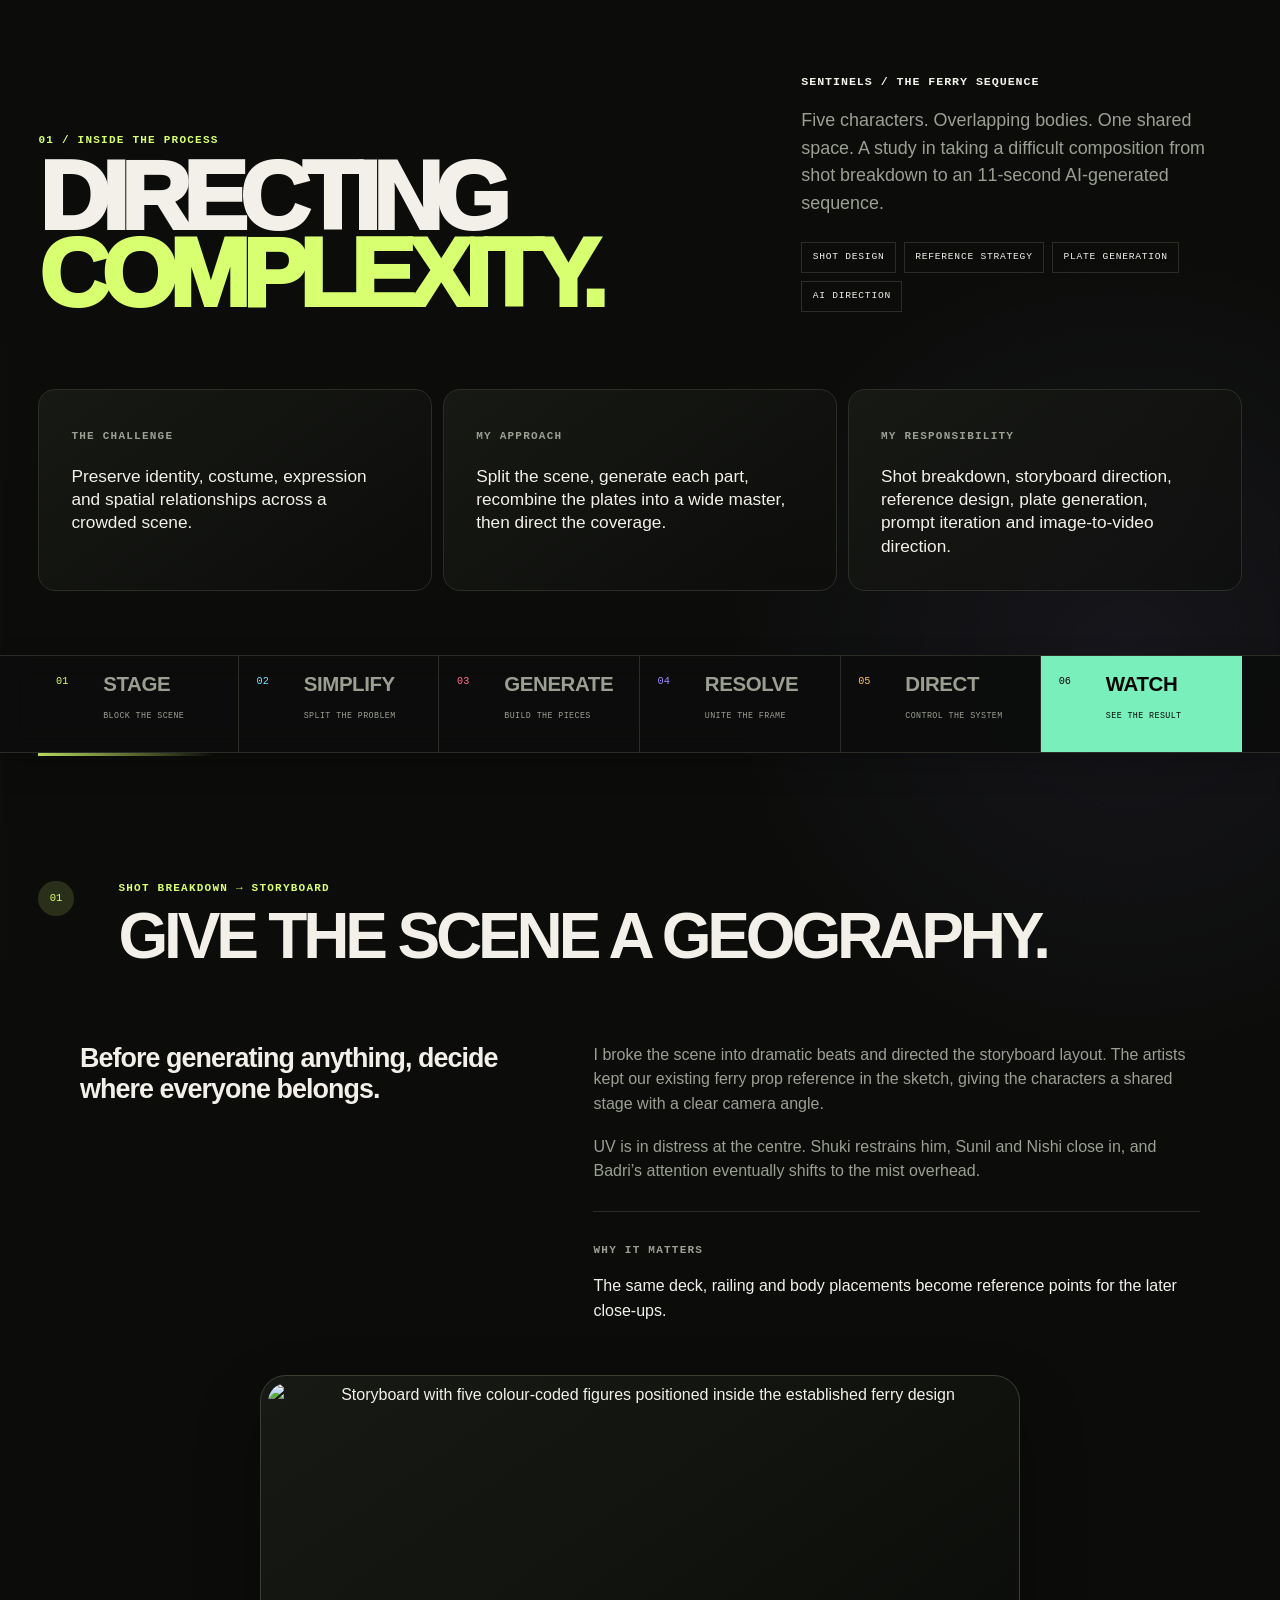
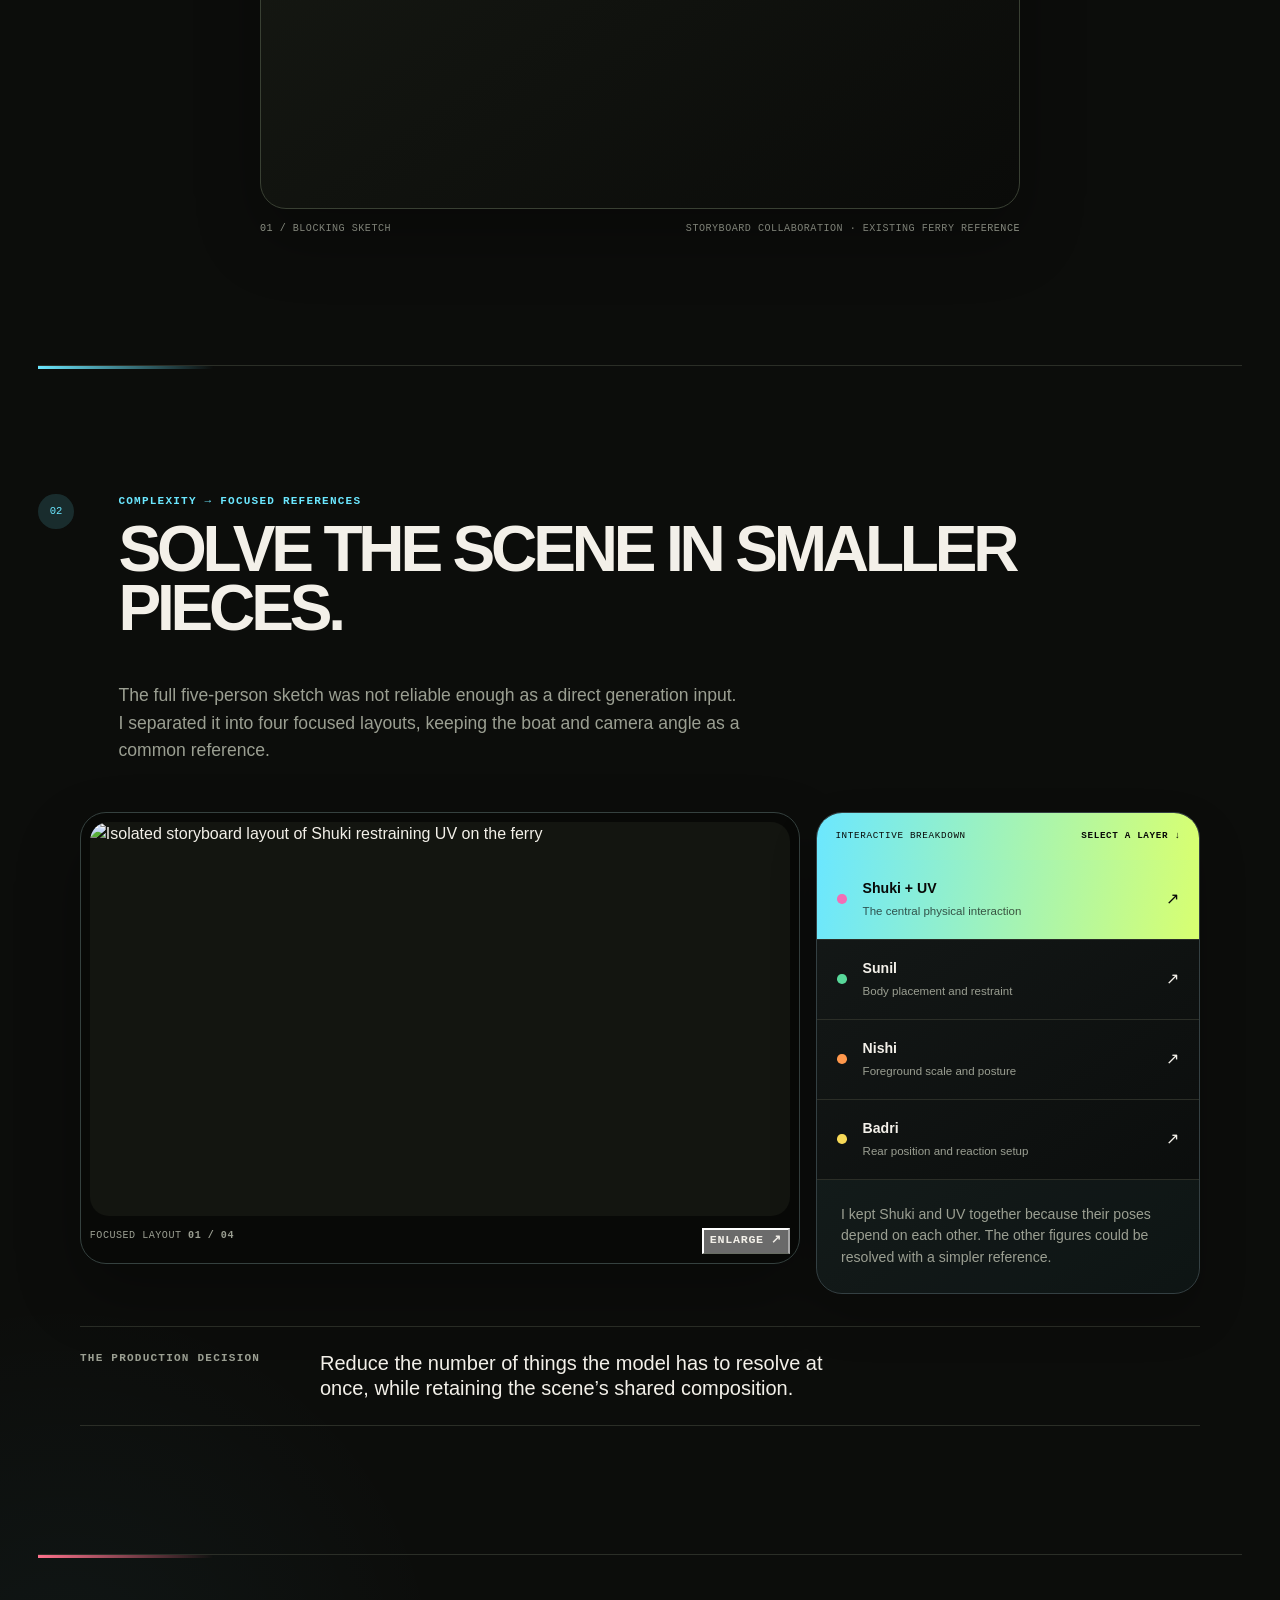
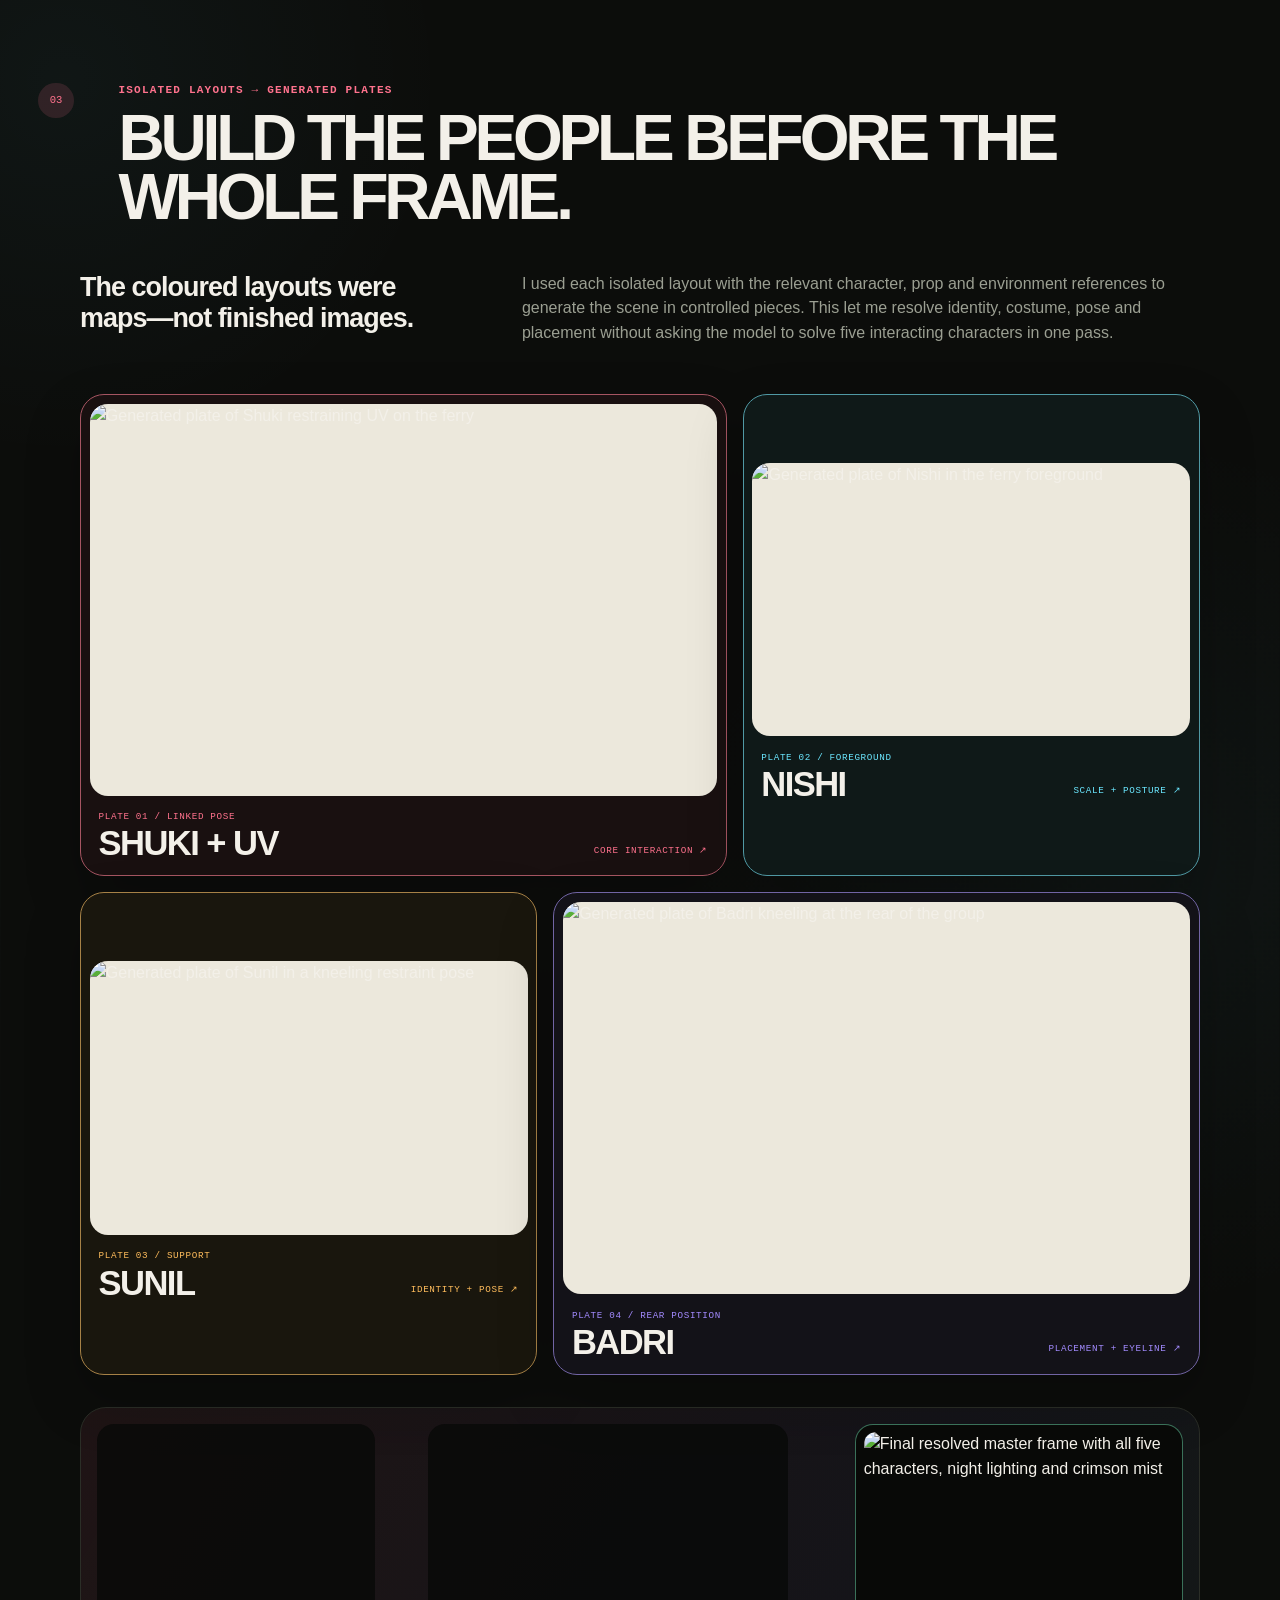
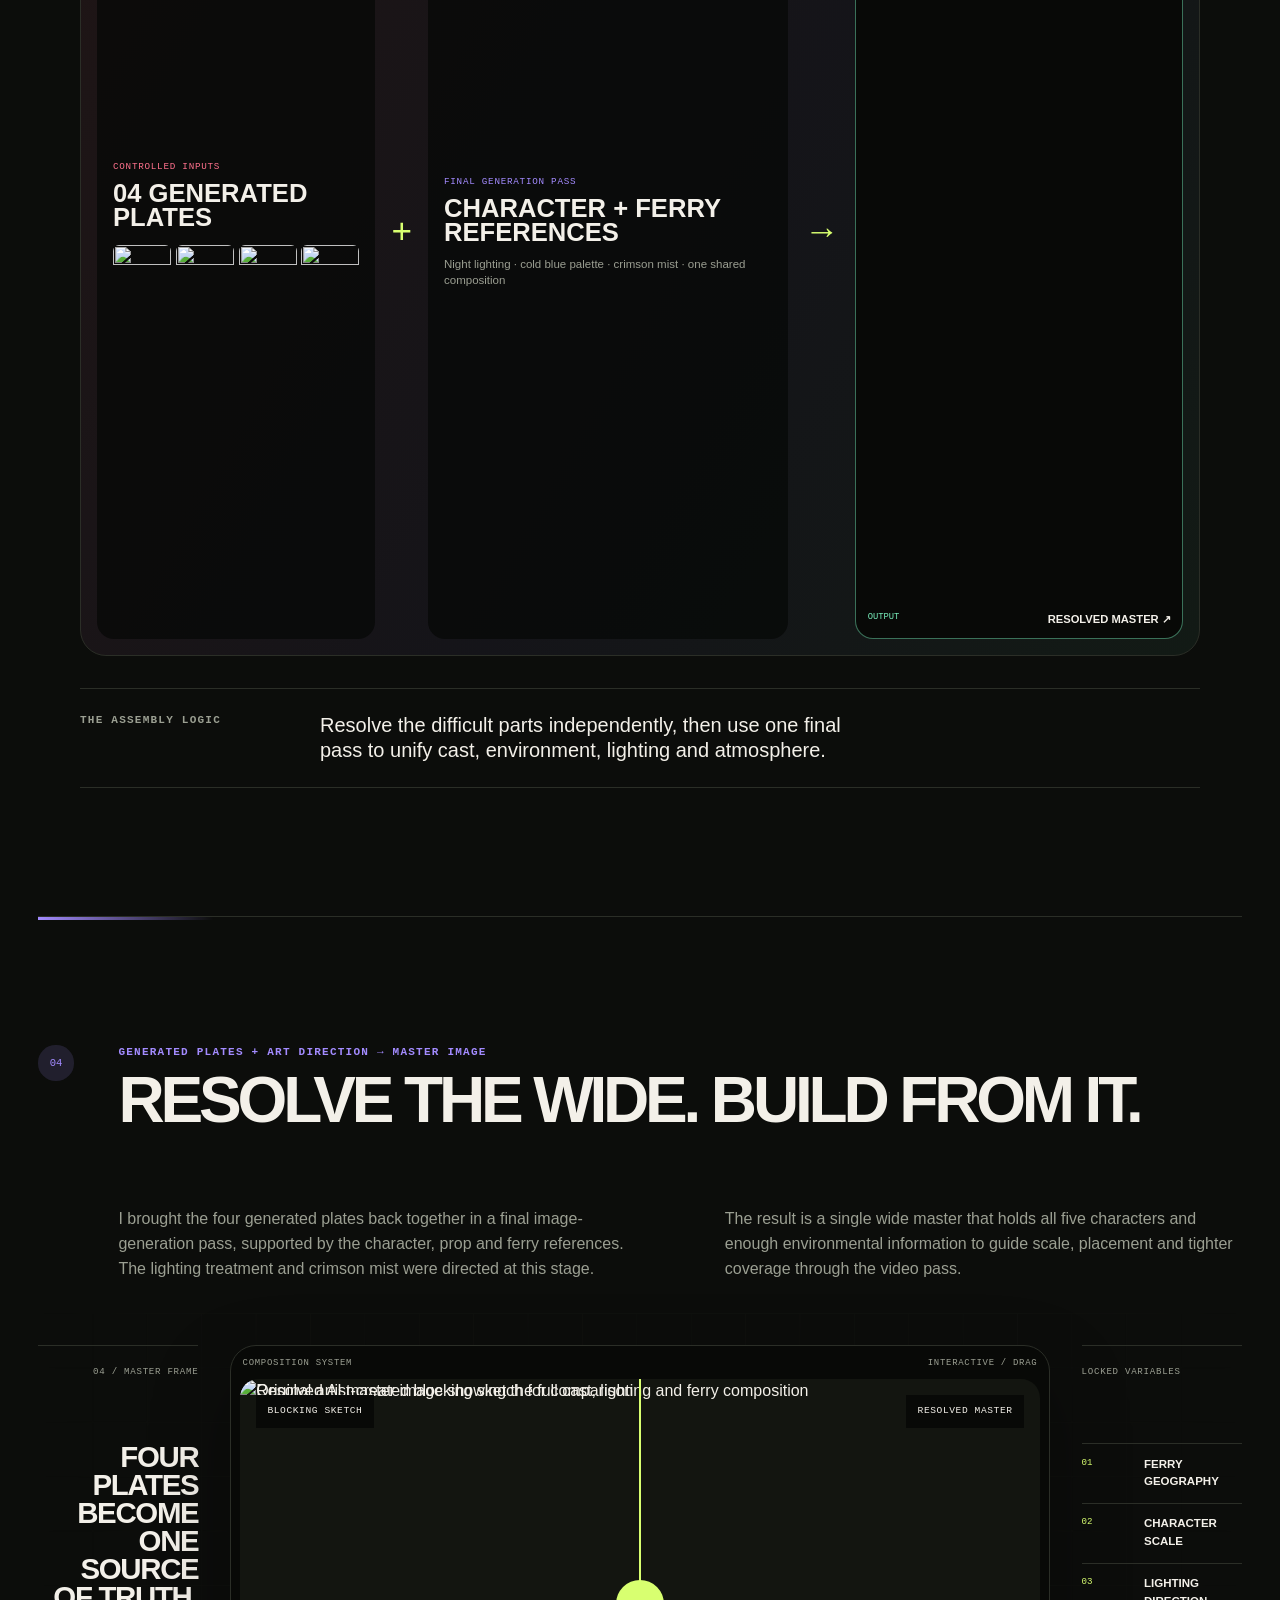
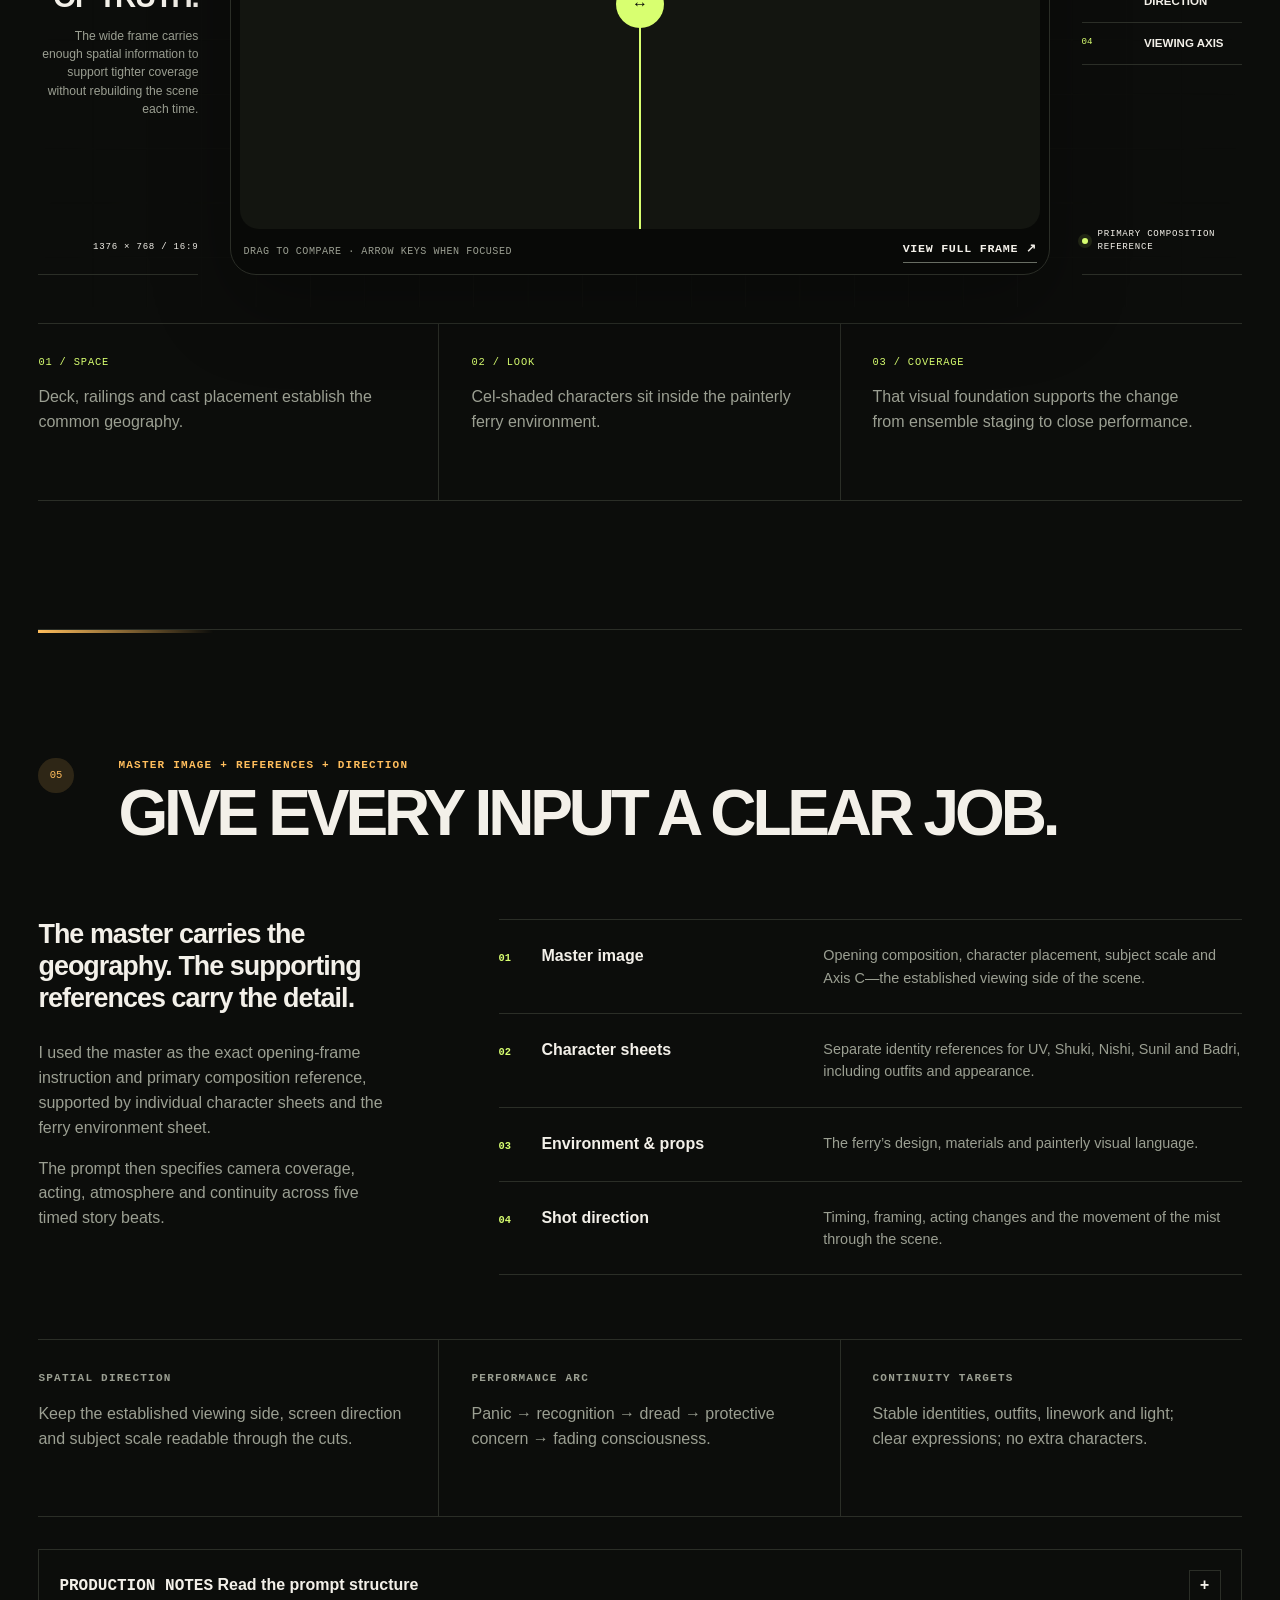
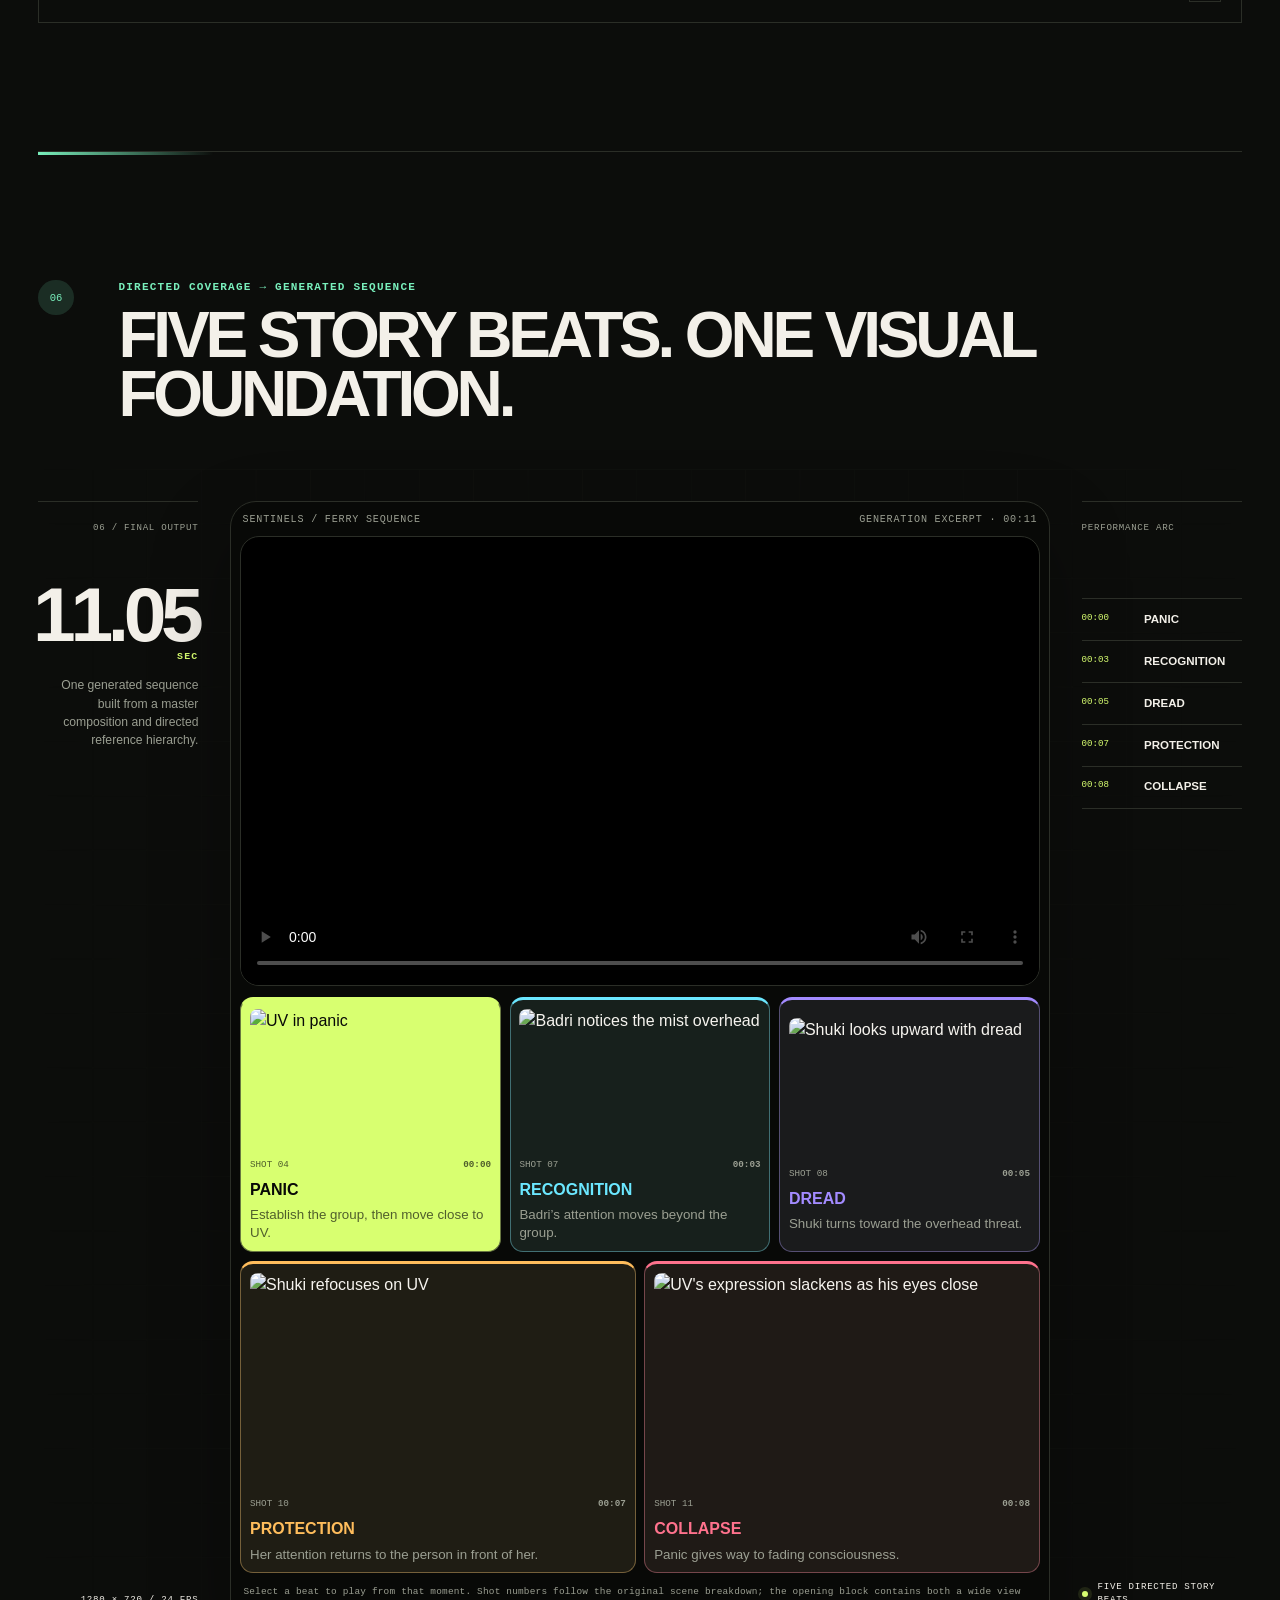
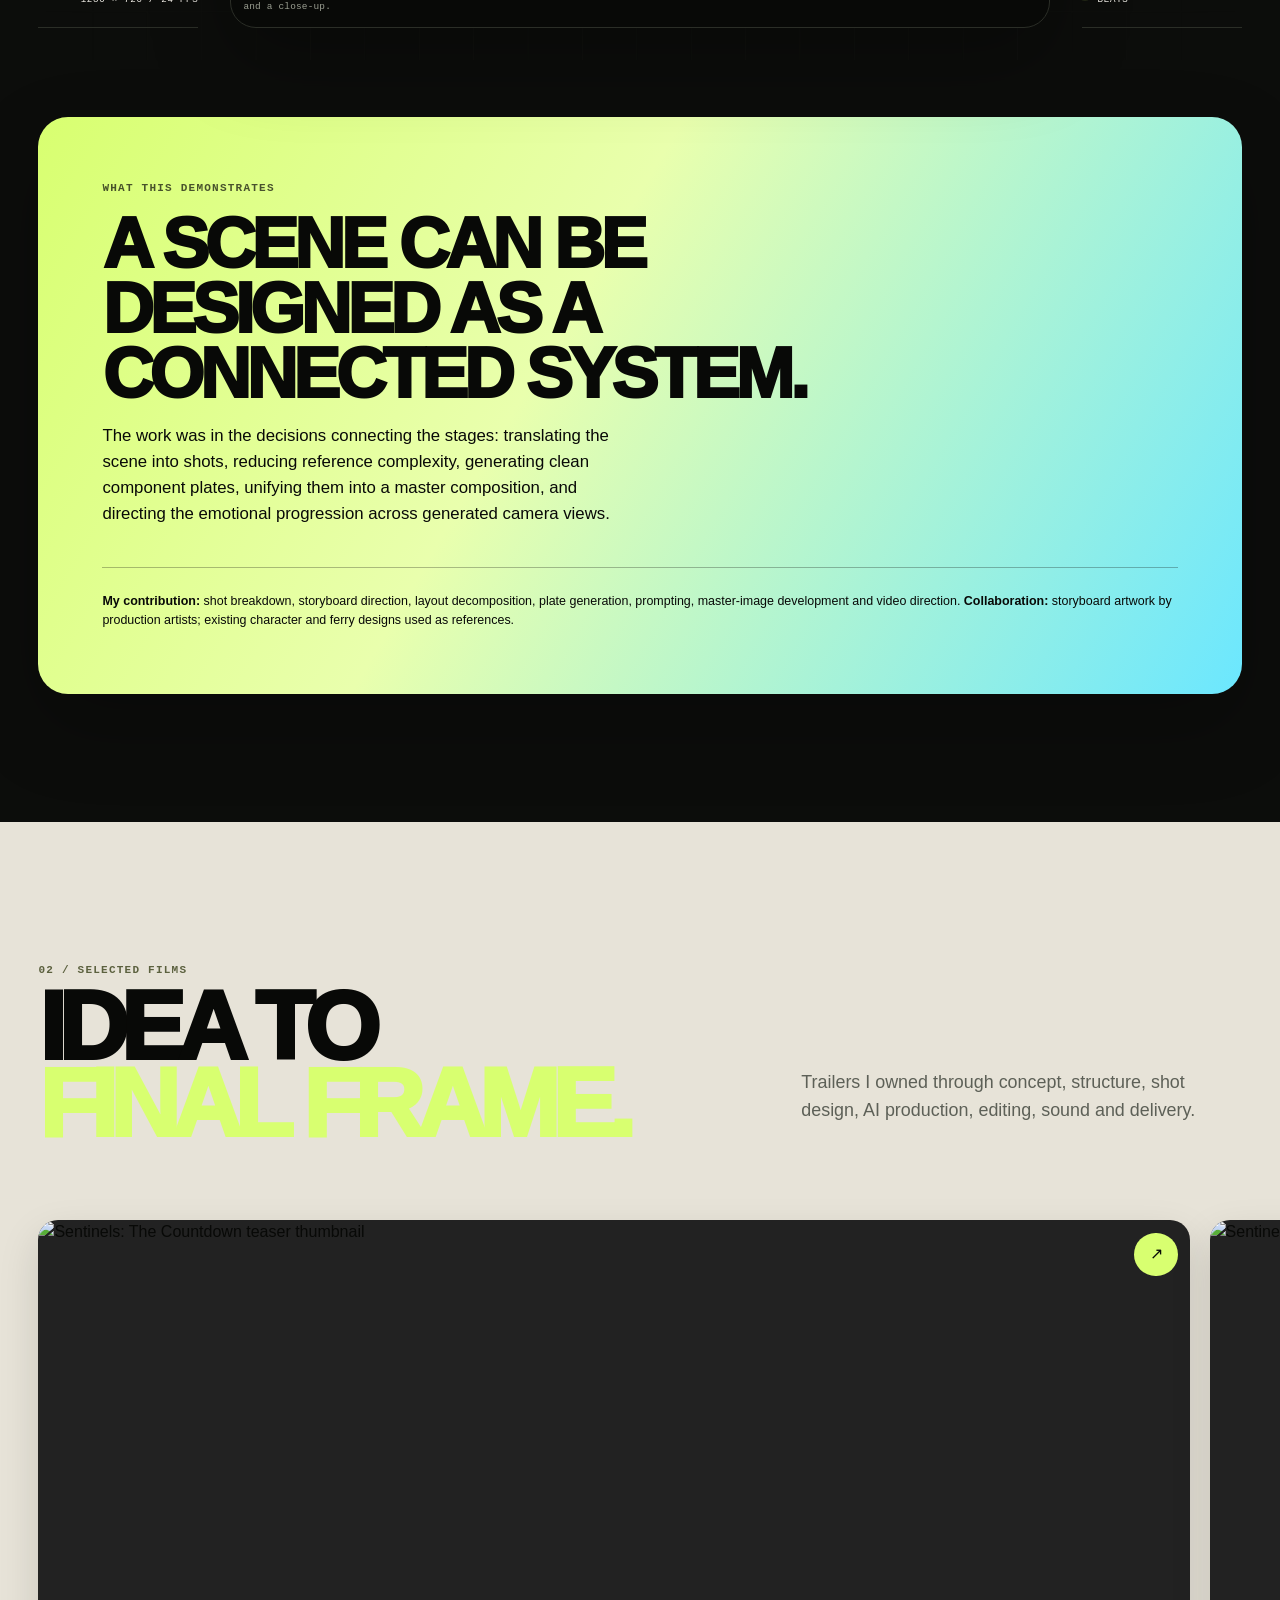
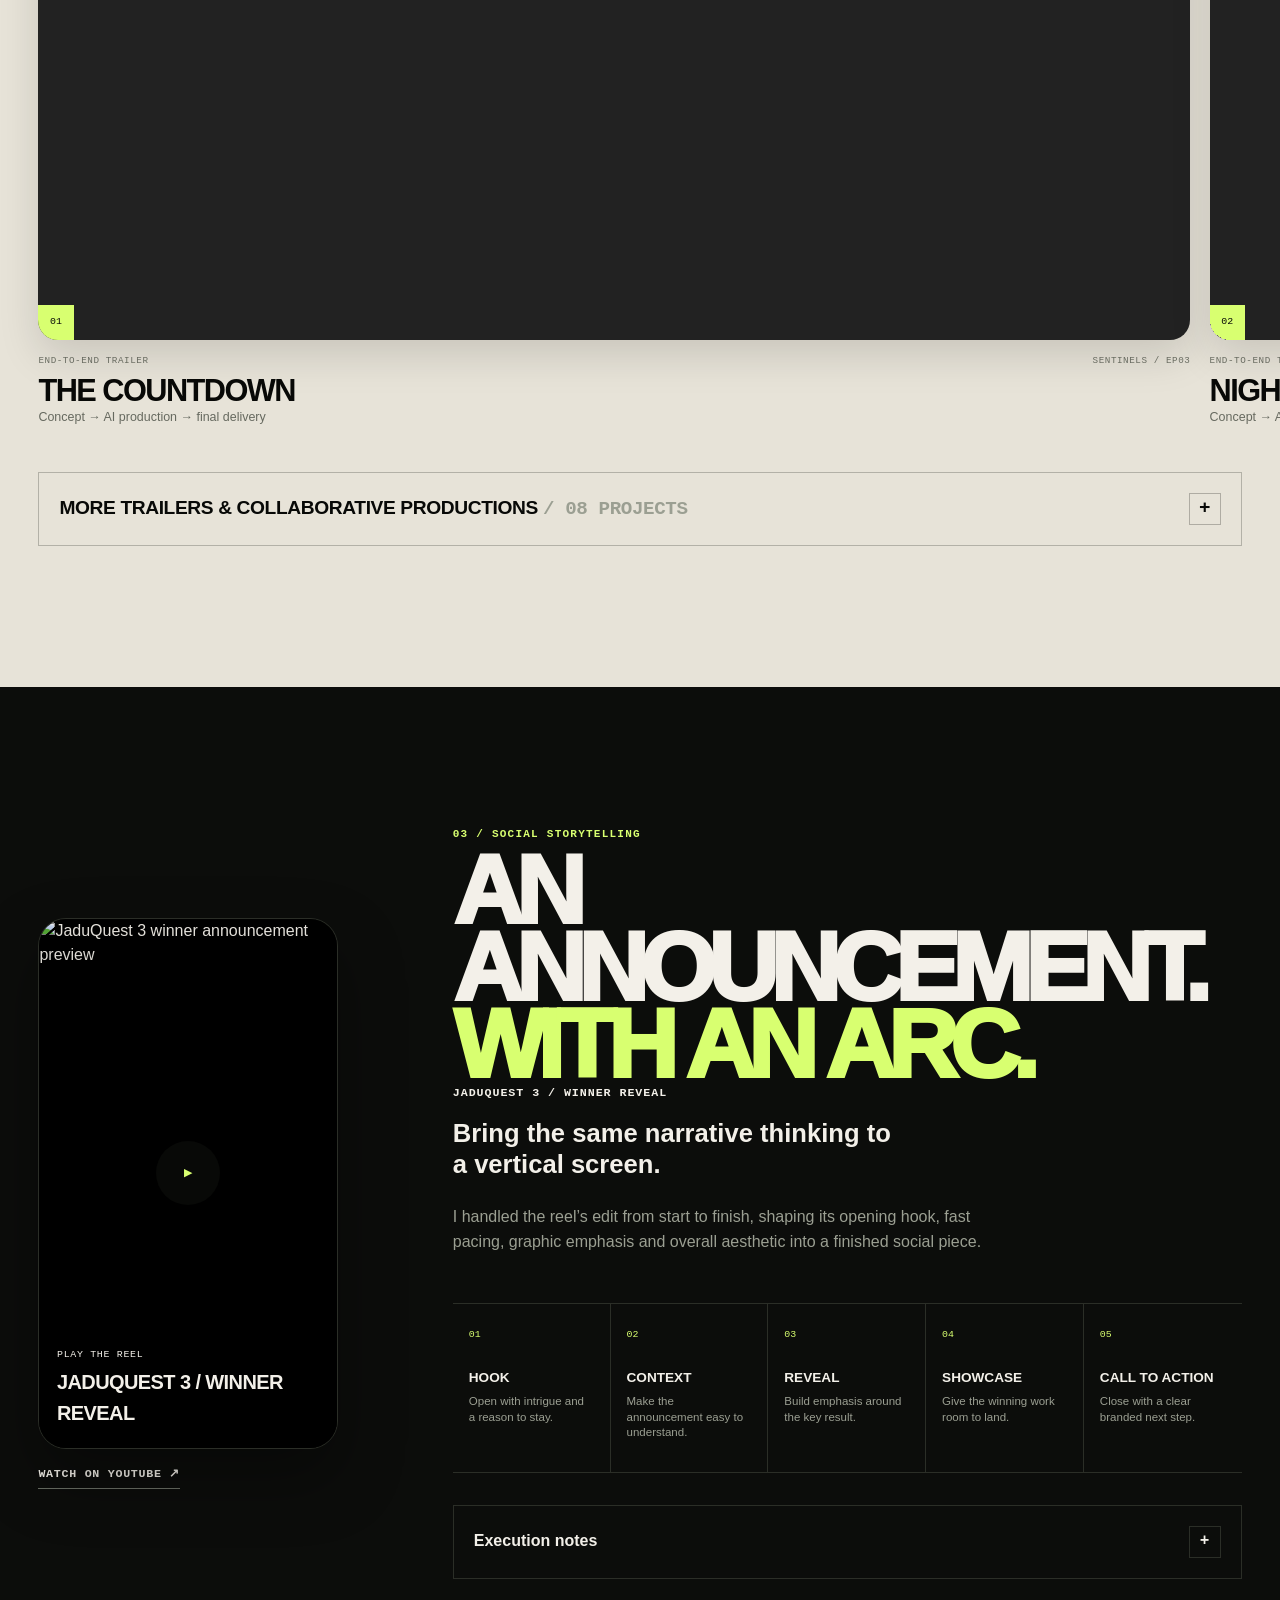
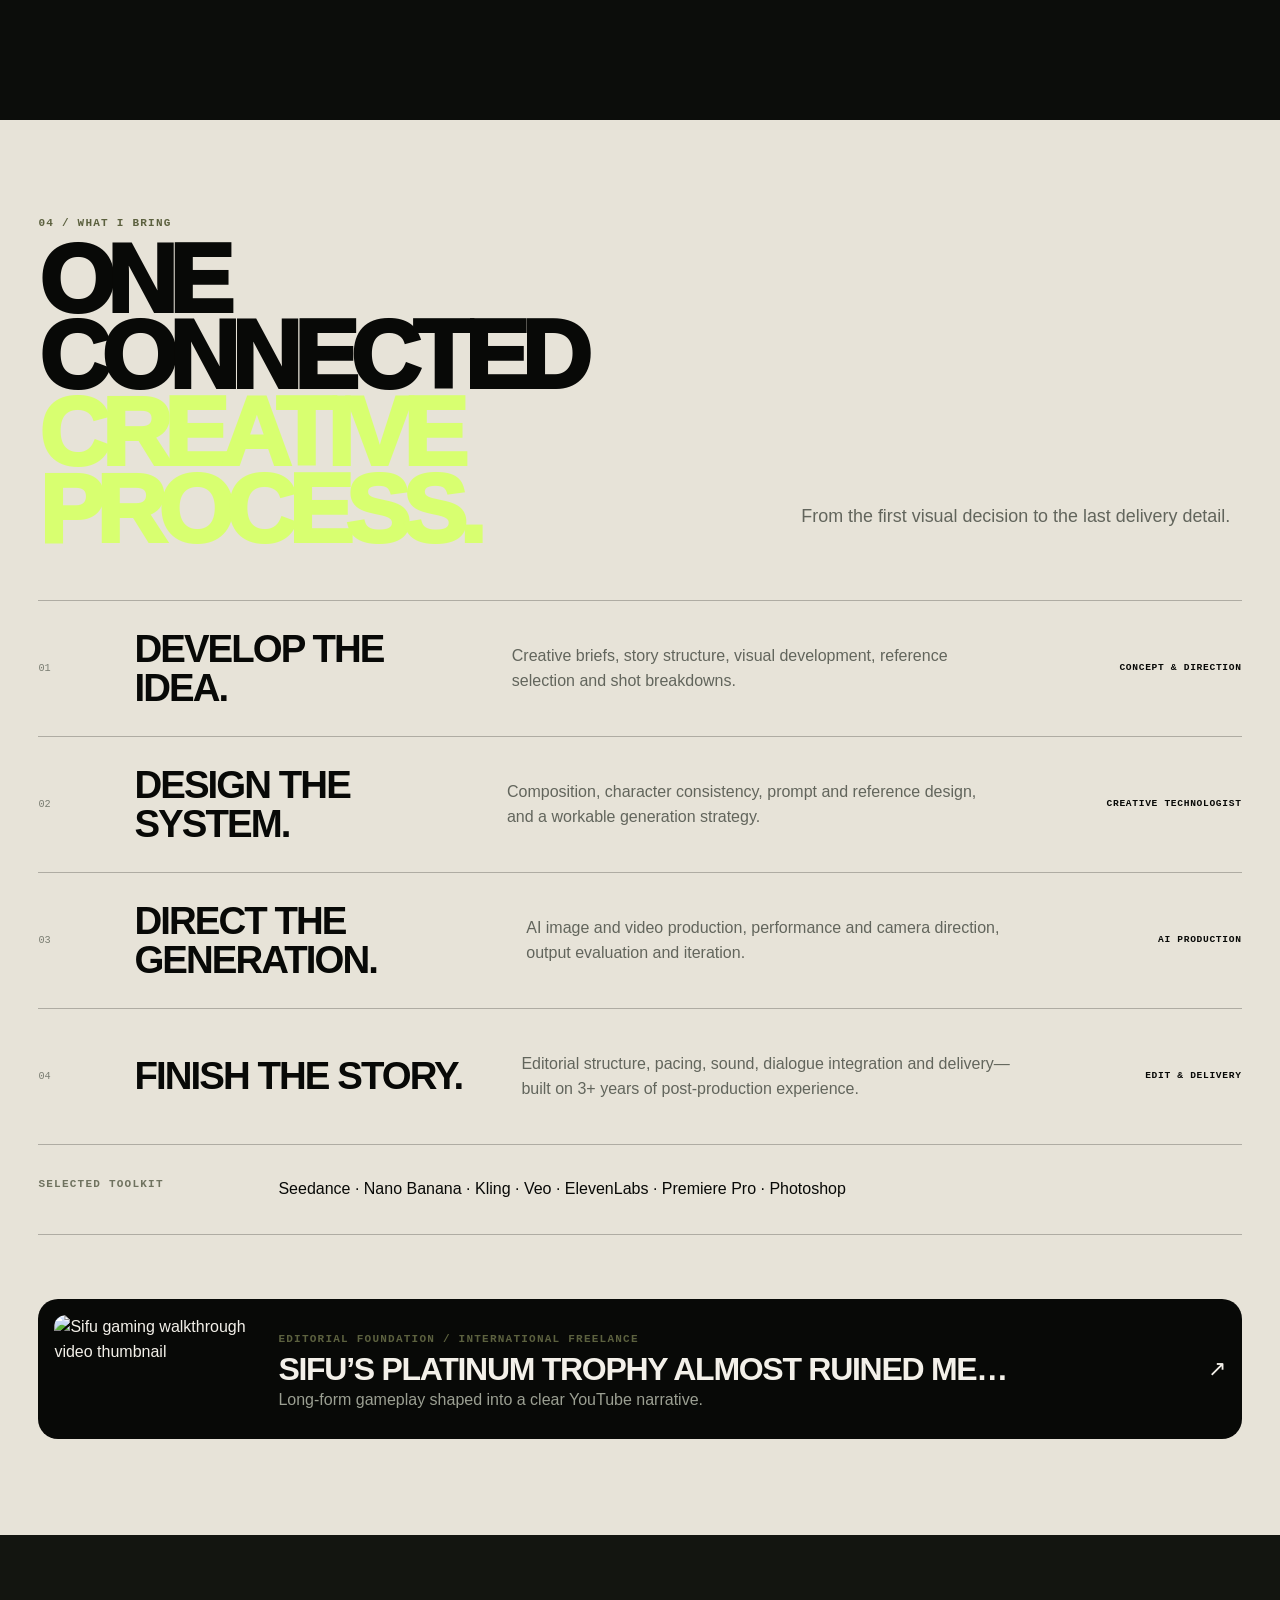
==== commit 19c8fc53: "Update complete creative portfolio" ====
--- a/index.html
+++ b/index.html
@@ -3,321 +3,236 @@
 <head>
   <meta charset="utf-8">
   <meta name="viewport" content="width=device-width,initial-scale=1">
-  <meta name="description" content="Stephen Varghese - Generative AI Filmmaker, Creative Technologist and Video Editor. Selected AI video, animation and editing work.">
-  <meta name="theme-color" content="#090b10">
-  <title>Stephen Varghese - Generative AI Filmmaker & Creative Technologist</title>
-  <style>
-    :root {
-      --bg:#090b10; --panel:#10141c; --panel2:#151a24; --text:#f4f6fb; --muted:#aab2c3;
-      --line:rgba(255,255,255,.09); --accent:#8aa2ff; --accent2:#c3a6ff; --max:1180px;
-    }
-    *{box-sizing:border-box}
-    html{scroll-behavior:smooth}
-    body{margin:0;background:radial-gradient(circle at 82% 0%,rgba(138,162,255,.12),transparent 31%),var(--bg);color:var(--text);font-family:Inter,ui-sans-serif,system-ui,-apple-system,BlinkMacSystemFont,"Segoe UI",sans-serif;line-height:1.55}
-    a{color:inherit;text-decoration:none}
-    .shell{max-width:var(--max);margin:auto;padding:0 28px}
-    nav{position:sticky;top:0;z-index:50;background:rgba(9,11,16,.78);backdrop-filter:blur(18px);border-bottom:1px solid var(--line)}
-    .nav-inner{height:68px;display:flex;align-items:center;justify-content:space-between;gap:20px}
-    .brand{font-weight:750;letter-spacing:-.02em} .nav-links{display:flex;gap:22px;color:var(--muted);font-size:14px}
-    .nav-links a:hover{color:var(--text)}
-    .hero{padding:90px 0 72px;border-bottom:1px solid var(--line)}
-    .hero-grid{display:grid;grid-template-columns:1.45fr .55fr;gap:74px;align-items:center}
-    .kicker{display:inline-flex;align-items:center;gap:9px;color:#c8d1e6;font-size:13px;text-transform:uppercase;letter-spacing:.12em;font-weight:750}
-    .kicker:before{content:"";width:28px;height:1px;background:linear-gradient(90deg,var(--accent),var(--accent2))}
-    h1{font-size:clamp(46px,7vw,88px);line-height:.98;letter-spacing:-.06em;margin:22px 0 24px;max-width:900px}
-    .gradient{background:linear-gradient(110deg,#fff 5%,#a9baff 54%,#d2b9ff 100%);-webkit-background-clip:text;background-clip:text;color:transparent}
-    .lead{max-width:760px;color:#c2c9d8;font-size:19px;margin:0 0 30px}
-    .cta-row{display:flex;gap:12px;flex-wrap:wrap}
-    .btn{display:inline-flex;align-items:center;justify-content:center;gap:8px;padding:12px 17px;border-radius:12px;border:1px solid var(--line);background:#141925;font-weight:700;font-size:14px;font-family:inherit;color:inherit;cursor:pointer}
-    .btn.primary{background:#edf0ff;color:#10121a;border-color:#edf0ff} .btn:hover{transform:translateY(-1px)}
-    .portrait-wrap{position:relative;max-width:305px;justify-self:end}
-    .portrait{display:block;width:100%;aspect-ratio:4/5;object-fit:cover;object-position:50% 38%;border-radius:28px;border:1px solid var(--line);filter:saturate(.82) contrast(1.03)}
-    .portrait-wrap:after{content:"";position:absolute;inset:12px -12px -12px 12px;border:1px solid rgba(138,162,255,.28);border-radius:28px;z-index:-1}
-    .stats{display:grid;grid-template-columns:repeat(4,1fr);gap:1px;background:var(--line);border:1px solid var(--line);border-radius:18px;overflow:hidden;margin-top:60px}
-    .stat{padding:25px;background:#0c0f15} .stat strong{display:block;font-size:27px;letter-spacing:-.04em} .stat span{color:var(--muted);font-size:13px}
-    section{padding:82px 0;border-bottom:1px solid var(--line)}
-    .section-head{display:flex;justify-content:space-between;align-items:end;gap:30px;margin-bottom:32px}
-    .section-head h2{font-size:36px;letter-spacing:-.045em;margin:0} .section-head p{color:var(--muted);max-width:530px;margin:0;font-size:15px}
-    .grid{display:grid;grid-template-columns:repeat(3,1fr);gap:18px}
-    .project-card{display:flex;flex-direction:column;background:linear-gradient(180deg,#111621,#0d1119);border:1px solid var(--line);border-radius:18px;overflow:hidden;min-height:100%;transition:.2s ease}
-    .project-card:hover{transform:translateY(-4px);border-color:rgba(166,180,255,.34);box-shadow:0 18px 44px rgba(0,0,0,.22)}
-    .thumb-wrap{position:relative;aspect-ratio:16/9;background:#090b10;overflow:hidden}
-    .thumb-wrap img{width:100%;height:100%;object-fit:cover;display:block;transition:.28s ease;filter:saturate(.84)}
-    .project-card:hover img{transform:scale(1.025);filter:saturate(1)}
-    .play{position:absolute;inset:auto auto 15px 15px;width:42px;height:42px;border-radius:50%;display:grid;place-items:center;background:rgba(9,11,16,.78);backdrop-filter:blur(10px);border:1px solid rgba(255,255,255,.15)}
-    .play span{width:0;height:0;border-top:6px solid transparent;border-bottom:6px solid transparent;border-left:10px solid #fff;margin-left:3px}
-    .project-copy{padding:19px 19px 20px;display:flex;flex-direction:column;flex:1}
-    .eyebrow{text-transform:uppercase;letter-spacing:.095em;color:#aab8f8;font-size:10.5px;font-weight:800;margin-bottom:8px}
-    .project-copy h3{font-size:17px;line-height:1.28;letter-spacing:-.022em;margin:0 0 10px}
-    .project-copy p{font-size:13px;color:var(--muted);margin:0 0 20px;flex:1}
-    .watch{font-size:12px;font-weight:800;color:#dbe1ff}
-    .about-grid{display:grid;grid-template-columns:1fr 1fr;gap:55px}
-    .about-copy{color:#c0c7d6;font-size:17px} .about-copy p:first-child{margin-top:0}
-    .skill-groups{display:grid;grid-template-columns:1fr 1fr;gap:20px}
-    .skill-box{padding:22px;border:1px solid var(--line);border-radius:15px;background:#0c1017}
-    .skill-box h3{font-size:13px;text-transform:uppercase;letter-spacing:.09em;margin:0 0 12px;color:#cbd3e7}
-    .skill-box p{margin:0;color:var(--muted);font-size:14px}
-    .contact{text-align:center;padding:95px 0}
-    .contact h2{font-size:clamp(38px,5vw,64px);letter-spacing:-.055em;margin:0 auto 18px;max-width:760px;line-height:1.02}
-    .contact p{color:var(--muted);max-width:620px;margin:0 auto 28px}
-    footer{padding:27px 0;color:#788294;font-size:12px;text-align:center;border-top:1px solid var(--line)}
-    .ownership-note{margin-top:24px;padding:16px 18px;border:1px solid var(--line);border-radius:13px;color:var(--muted);font-size:13px;background:#0c1017}
-    @media (max-width:900px){.hero-grid{grid-template-columns:1fr;gap:42px}.portrait-wrap{justify-self:start;max-width:245px}.stats{grid-template-columns:repeat(2,1fr)}.grid{grid-template-columns:repeat(2,1fr)}.about-grid{grid-template-columns:1fr}}
-    @media (max-width:620px){.shell{padding:0 18px}.nav-links a:not(:last-child){display:none}.hero{padding:62px 0 55px}.grid{grid-template-columns:1fr}.stats{grid-template-columns:1fr 1fr}.section-head{display:block}.section-head p{margin-top:10px}.skill-groups{grid-template-columns:1fr}section{padding:62px 0}}
-    @media (prefers-reduced-motion:reduce){*{scroll-behavior:auto!important;transition:none!important}}
-  </style>
+  <meta name="description" content="Stephen Varghese — Generative AI Creative Producer & Creative Technologist. From shot breakdown and visual development to directed AI sequences and final delivery.">
+  <meta name="theme-color" content="#10110e">
+  <meta property="og:title" content="Stephen Varghese — From script to screen">
+  <meta property="og:description" content="AI filmmaking and visual development through a creative technologist’s end-to-end process. Explore the decisions behind the finished work.">
+  <meta property="og:type" content="website">
+  <meta property="og:url" content="https://stephenjacobvarghese.github.io/stephen-varghese-portfolio/">
+  <meta property="og:image" content="https://stephenjacobvarghese.github.io/stephen-varghese-portfolio/assets/social-preview.jpg">
+  <meta name="twitter:card" content="summary_large_image">
+  <link rel="canonical" href="https://stephenjacobvarghese.github.io/stephen-varghese-portfolio/">
+  <link rel="icon" href="assets/favicon.svg" type="image/svg+xml">
+  <link rel="stylesheet" href="style.css?v=5">
+  <title>Stephen Varghese — Generative AI Creative Producer & Creative Technologist</title>
 </head>
 <body>
-<nav>
-  <div class="shell nav-inner">
-    <a class="brand" href="#top">Stephen Varghese</a>
-    <div class="nav-links"><a href="#featured">Featured</a><a href="#production">Production</a><a href="#about">About</a><a href="#contact">Contact</a></div>
+<a class="skip-link" href="#main">Skip to content</a>
+<div class="reading-progress" aria-hidden="true"></div>
+<header class="site-header">
+  <div class="shell header-inner">
+    <a class="brand" href="#top" aria-label="Stephen Varghese, home">STEPHEN<span>.V</span><span class="brand-mark" aria-hidden="true">↗</span></a>
+    <nav aria-label="Main navigation"><a href="#case-study">Process</a><a href="#selected-work">Work</a><a href="#about">About</a><a class="nav-contact" href="#contact">Let’s talk <span aria-hidden="true">↗</span></a></nav>
   </div>
-</nav>
-<main id="top">
-  <header class="hero">
+</header>
+<main id="main">
+  <section class="hero shell" id="top" aria-labelledby="hero-title">
+    <div class="hero-topline"><span class="eyebrow">GENERATIVE AI CREATIVE PRODUCER <span class="muted">/</span> CREATIVE TECHNOLOGIST</span><span class="availability"><i></i> Open to remote opportunities</span></div>
+    <div class="hero-grid">
+      <div class="hero-copy">
+        <h1 id="hero-title">FROM SCRIPT.<br>TO <em>SCREEN.</em></h1>
+        <p class="lead">I turn ideas into visual worlds—and carry them through to the final frame.</p>
+        <p class="hero-detail">Creative development. Shot design. Reference systems. AI image and video production. The creative judgment to connect them all.</p>
+        <div class="actions"><a class="button primary" href="#case-study">Explore the process <span aria-hidden="true">↘</span></a><a class="text-link" href="#selected-work">View selected work <span aria-hidden="true">↗</span></a></div>
+      </div>
+      <div class="hero-showcase">
+        <div class="hero-gallery" aria-hidden="true">
+          <div class="hero-strip">
+            <img src="assets/gallery-eyes.webp" alt=""><img src="assets/gallery-trio.webp" alt=""><img src="assets/gallery-demon-flight.webp" alt=""><img src="assets/gallery-grave.webp" alt=""><img src="assets/gallery-wolf.webp" alt=""><img src="assets/gallery-eyes.webp" alt=""><img src="assets/gallery-trio.webp" alt=""><img src="assets/gallery-demon-flight.webp" alt=""><img src="assets/gallery-grave.webp" alt=""><img src="assets/gallery-wolf.webp" alt="">
+          </div>
+          <div class="hero-strip hero-strip--reverse">
+            <img src="assets/gallery-veins.webp" alt=""><img src="assets/gallery-orb.webp" alt=""><img src="assets/gallery-golden-eyes.webp" alt=""><img src="assets/gallery-grin.webp" alt=""><img src="assets/gallery-crawl.webp" alt=""><img src="assets/gallery-veins.webp" alt=""><img src="assets/gallery-orb.webp" alt=""><img src="assets/gallery-golden-eyes.webp" alt=""><img src="assets/gallery-grin.webp" alt=""><img src="assets/gallery-crawl.webp" alt="">
+          </div>
+        </div>
+        <figure class="hero-person">
+          <div class="visual-top"><span>THE PERSON / THE PRACTICE</span><span>2026</span></div>
+          <div class="portrait-crop"><img src="assets/stephen-portrait.webp" alt="Stephen Varghese" width="900" height="1192" fetchpriority="high"></div>
+          <figcaption><span><i></i> AVAILABLE FOR REMOTE WORK</span><span>INDIA / WORLDWIDE</span></figcaption>
+        </figure>
+        <a class="case-peek" href="#plates"><span class="case-peek-visual" aria-hidden="true"><i></i><i></i><i></i><i></i></span><span><small>FEATURED PROCESS / 01</small><b>4 plates → master → sequence</b></span><span aria-hidden="true">↘</span></a>
+      </div>
+    </div>
+    <div class="hero-bottom"><span>VISUAL DEVELOPMENT</span><span>AI FILMMAKING</span><span>CREATIVE TECHNOLOGIST</span><a href="#case-study" aria-label="Scroll to the production case study">SCROLL TO EXPLORE ↓</a></div>
+  </section>
+
+  <section class="proof-band" aria-label="Selected career highlights">
+    <div class="proof-ticker" aria-hidden="true"><div><span>VISUAL DEVELOPMENT</span><span>SHOT DESIGN</span><span>REFERENCE SYSTEMS</span><span>AI FILMMAKING</span><span>CREATIVE TECHNOLOGIST</span><span>VISUAL DEVELOPMENT</span><span>SHOT DESIGN</span><span>REFERENCE SYSTEMS</span><span>AI FILMMAKING</span><span>CREATIVE TECHNOLOGIST</span></div></div>
+    <div class="shell proof-heading"><span class="eyebrow">OPERATING SCALE / SELECTED PROOF</span><p>Not isolated generations. Repeatable creative production carried through to finished work.</p></div>
+    <div class="shell proof-grid">
+      <article><span class="proof-code">01 / EXPERIENCE</span><strong>2+</strong><h3>Years in hands-on Generative AI production</h3><p>Image and video generation, iteration, consistency work and creative model testing.</p></article>
+      <article><span class="proof-code">02 / OWNERSHIP</span><strong>5</strong><h3>Trailers owned from concept to delivery</h3><p>Structure, shot development, AI production, editorial, sound and final delivery.</p></article>
+      <article><span class="proof-code">03 / PUBLISHED WORK</span><strong>7M+</strong><h3>Views across selected releases</h3><p>Including end-to-end trailers and larger collaborative productions.</p></article>
+    </div>
+  </section>
+
+  <section class="case-study" id="case-study" aria-labelledby="case-title">
     <div class="shell">
-      <div class="hero-grid">
-        <div>
-          <div class="kicker">Generative AI Filmmaker / Creative Technologist / Video Editor</div>
-          <h1>I build <span class="gradient">AI-driven visual stories</span> from idea to final cut.</h1>
-          <p class="lead">Creative professional working across Generative AI video, animation, visual development and post-production. My strongest work combines cinematic shot design, iterative AI production and editorial storytelling into finished, published content.</p>
-          <div class="cta-row">
-            <a class="btn primary" href="#featured">View featured work</a>
-            <a class="btn" href="https://www.linkedin.com/in/stephen-varghese-818783394/" target="_blank" rel="noopener noreferrer">LinkedIn ↗</a>
-            <a class="btn" href="https://mail.google.com/mail/?view=cm&fs=1&to=stephenjacobvarghese@gmail.com" target="_blank" rel="noopener noreferrer">Email me ↗</a>
-            <button class="btn" type="button" onclick="copyEmail(this)">Copy email</button>
-          </div>
-        </div>
-        <div class="portrait-wrap"><img class="portrait" src="[data-uri]